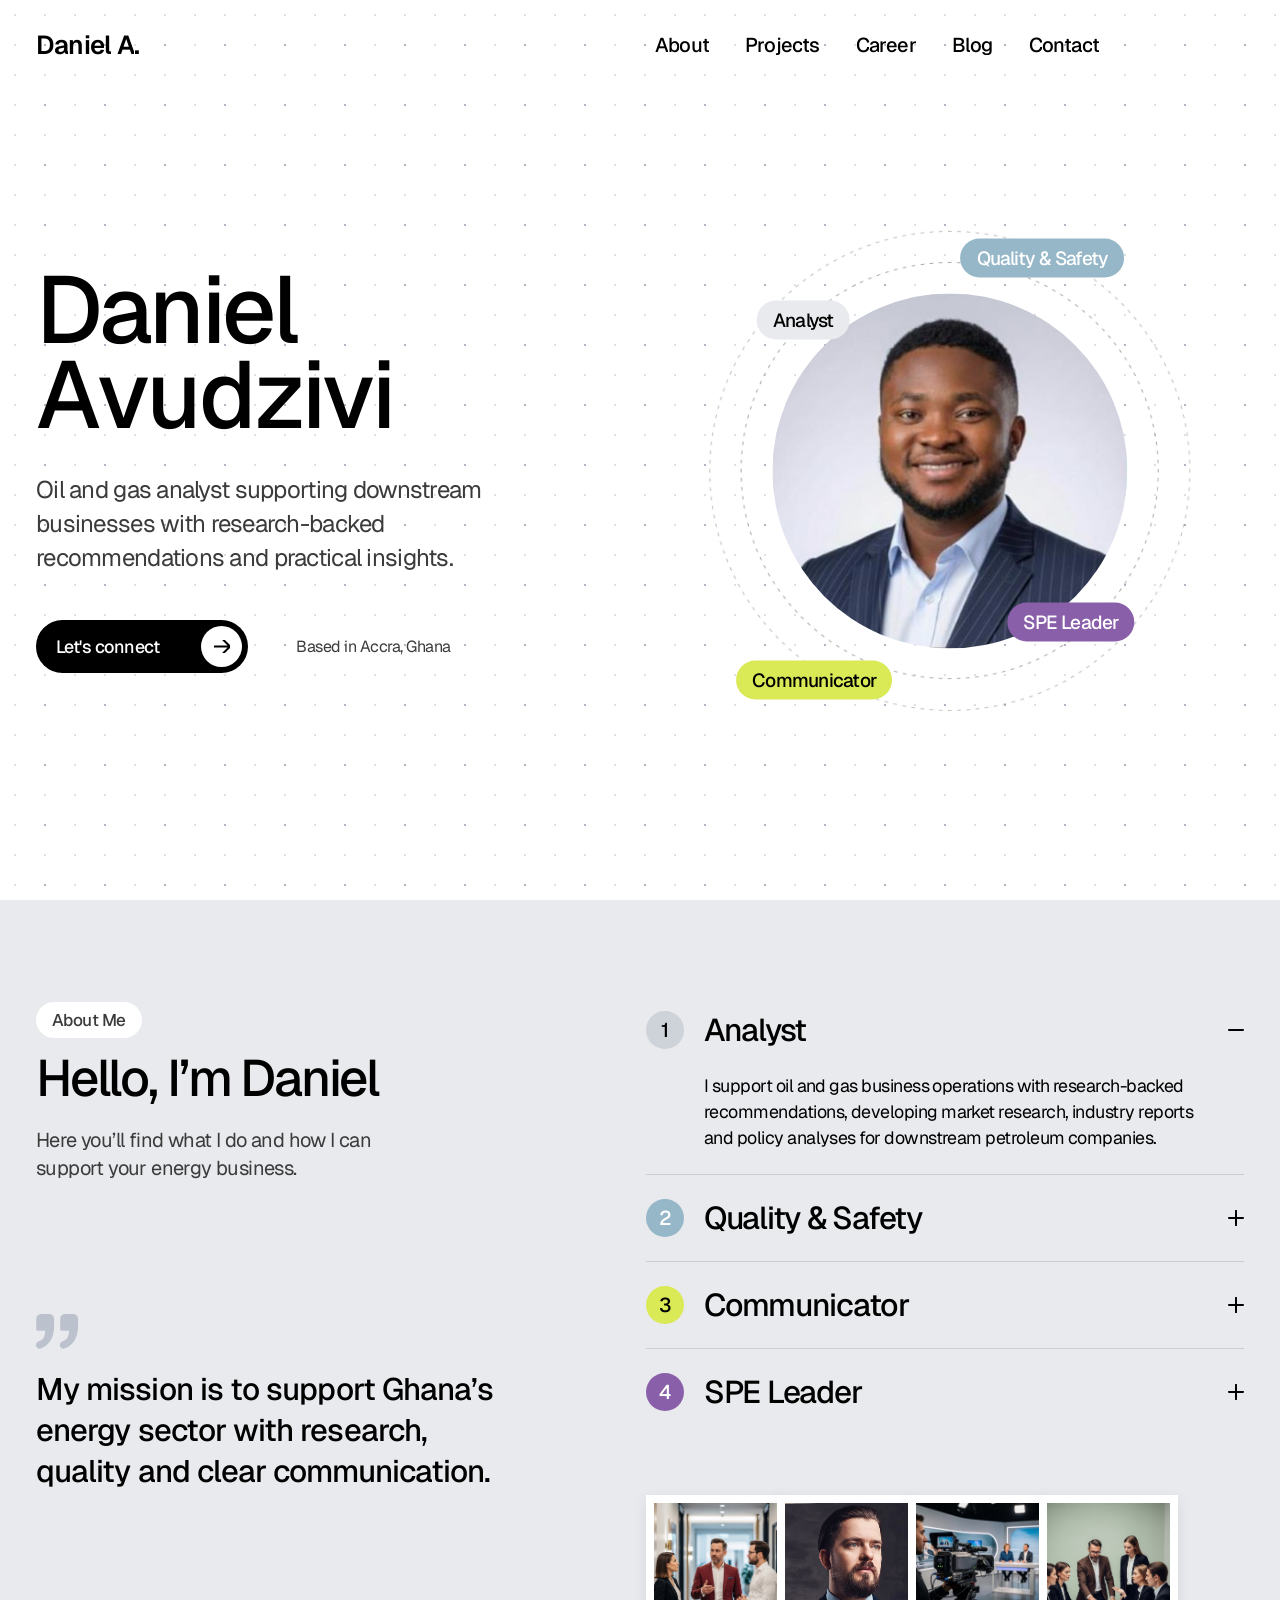
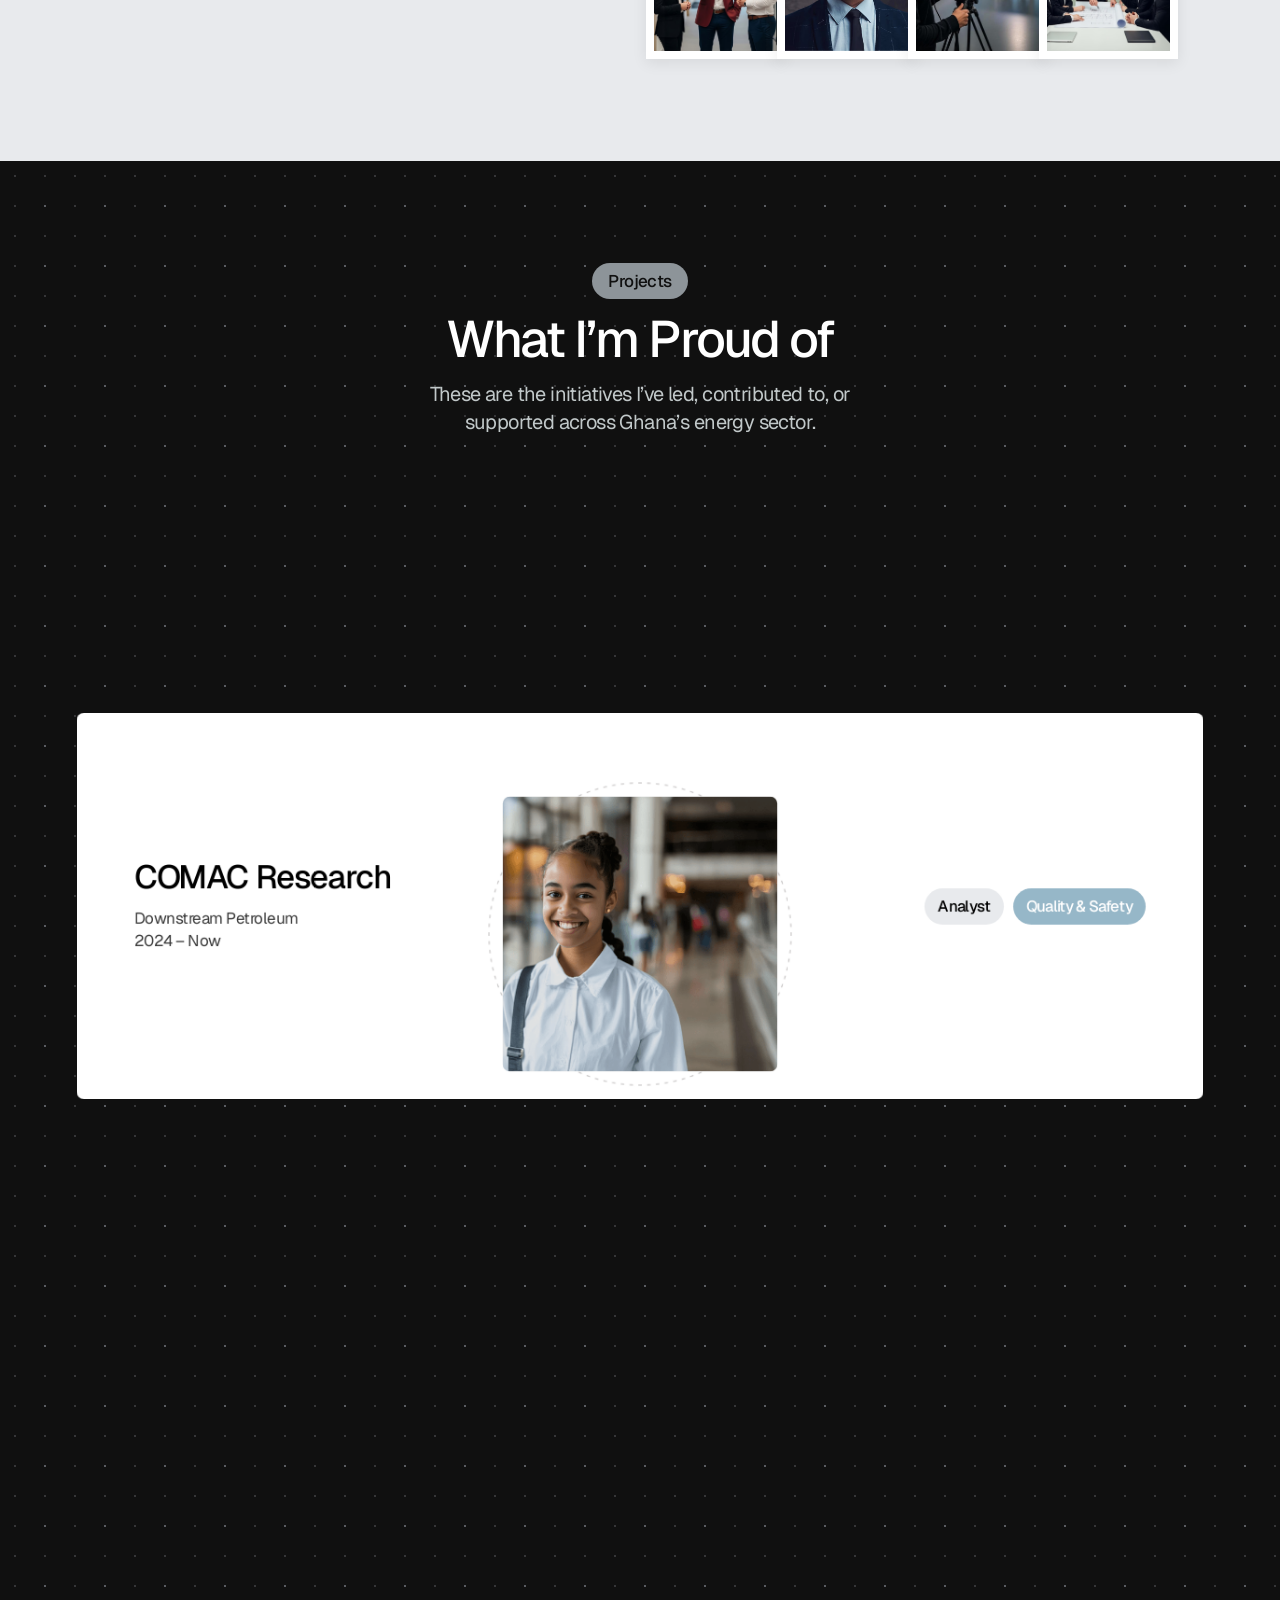
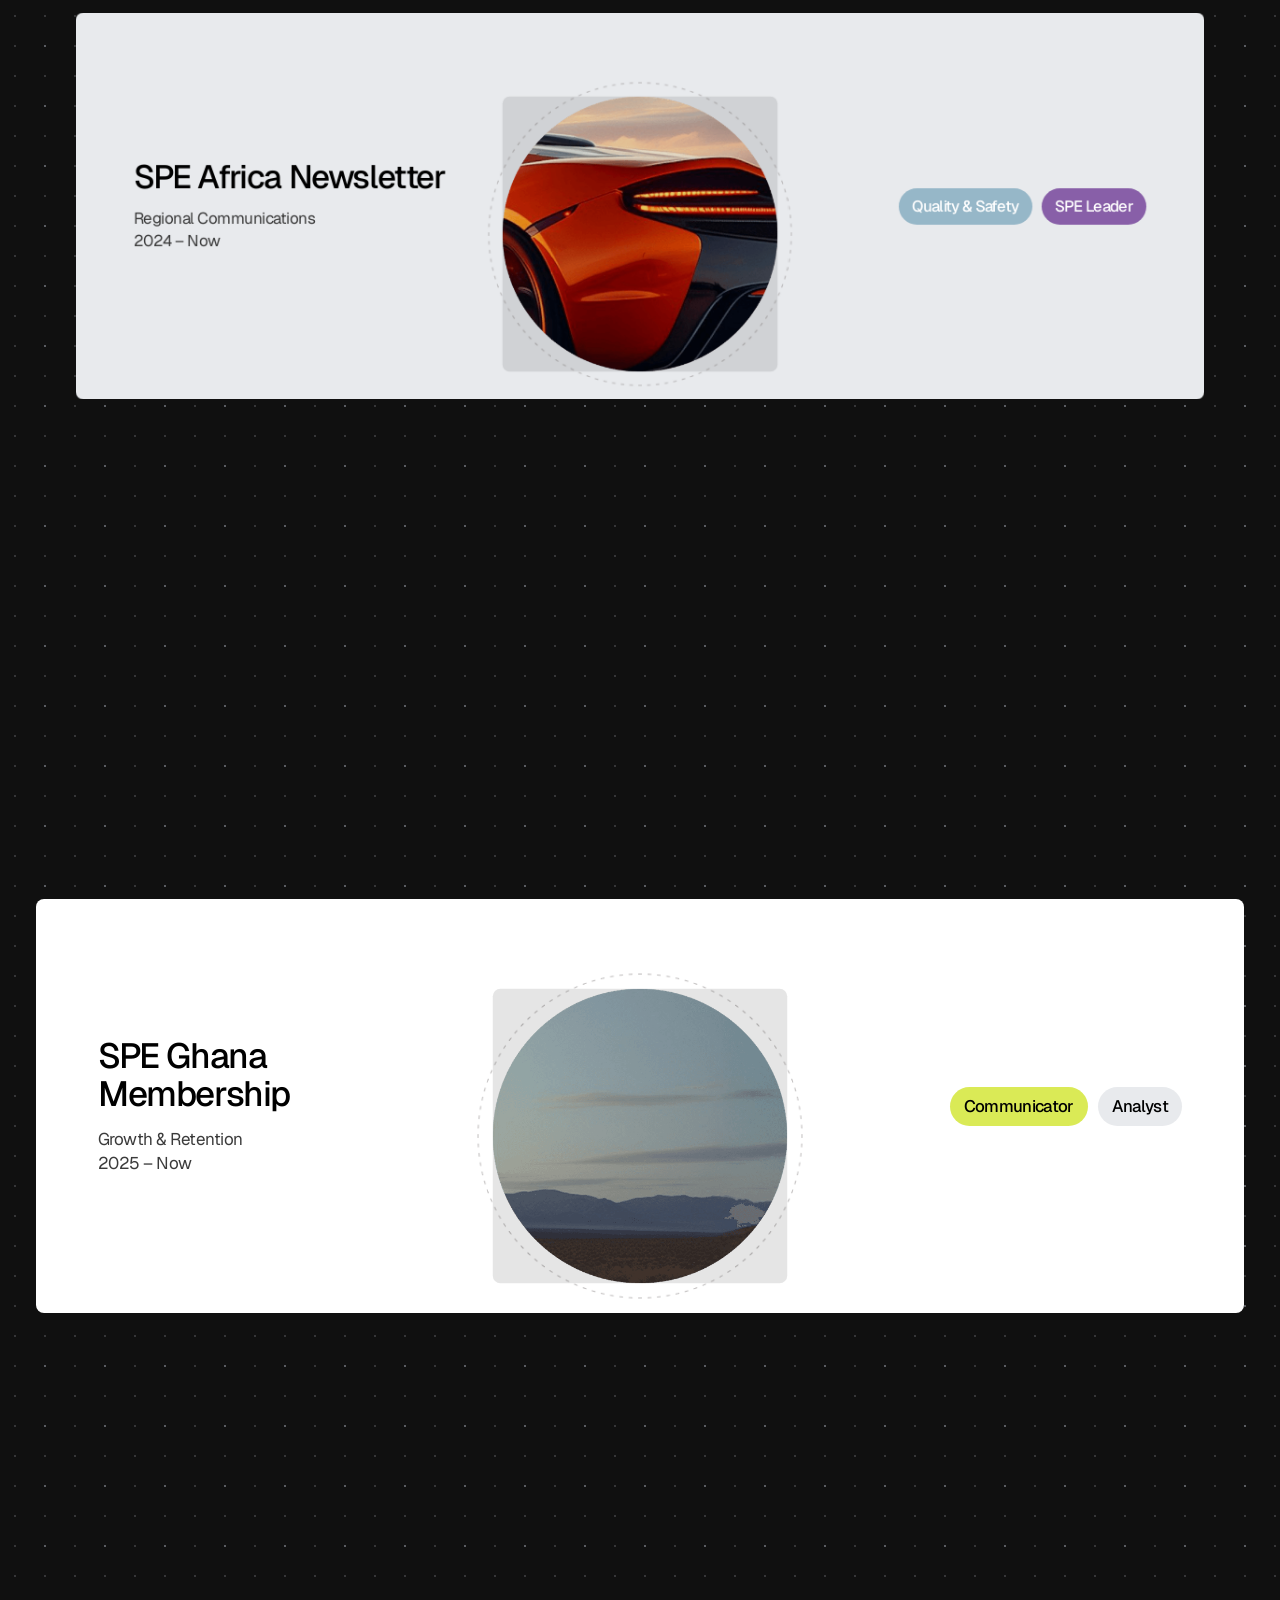
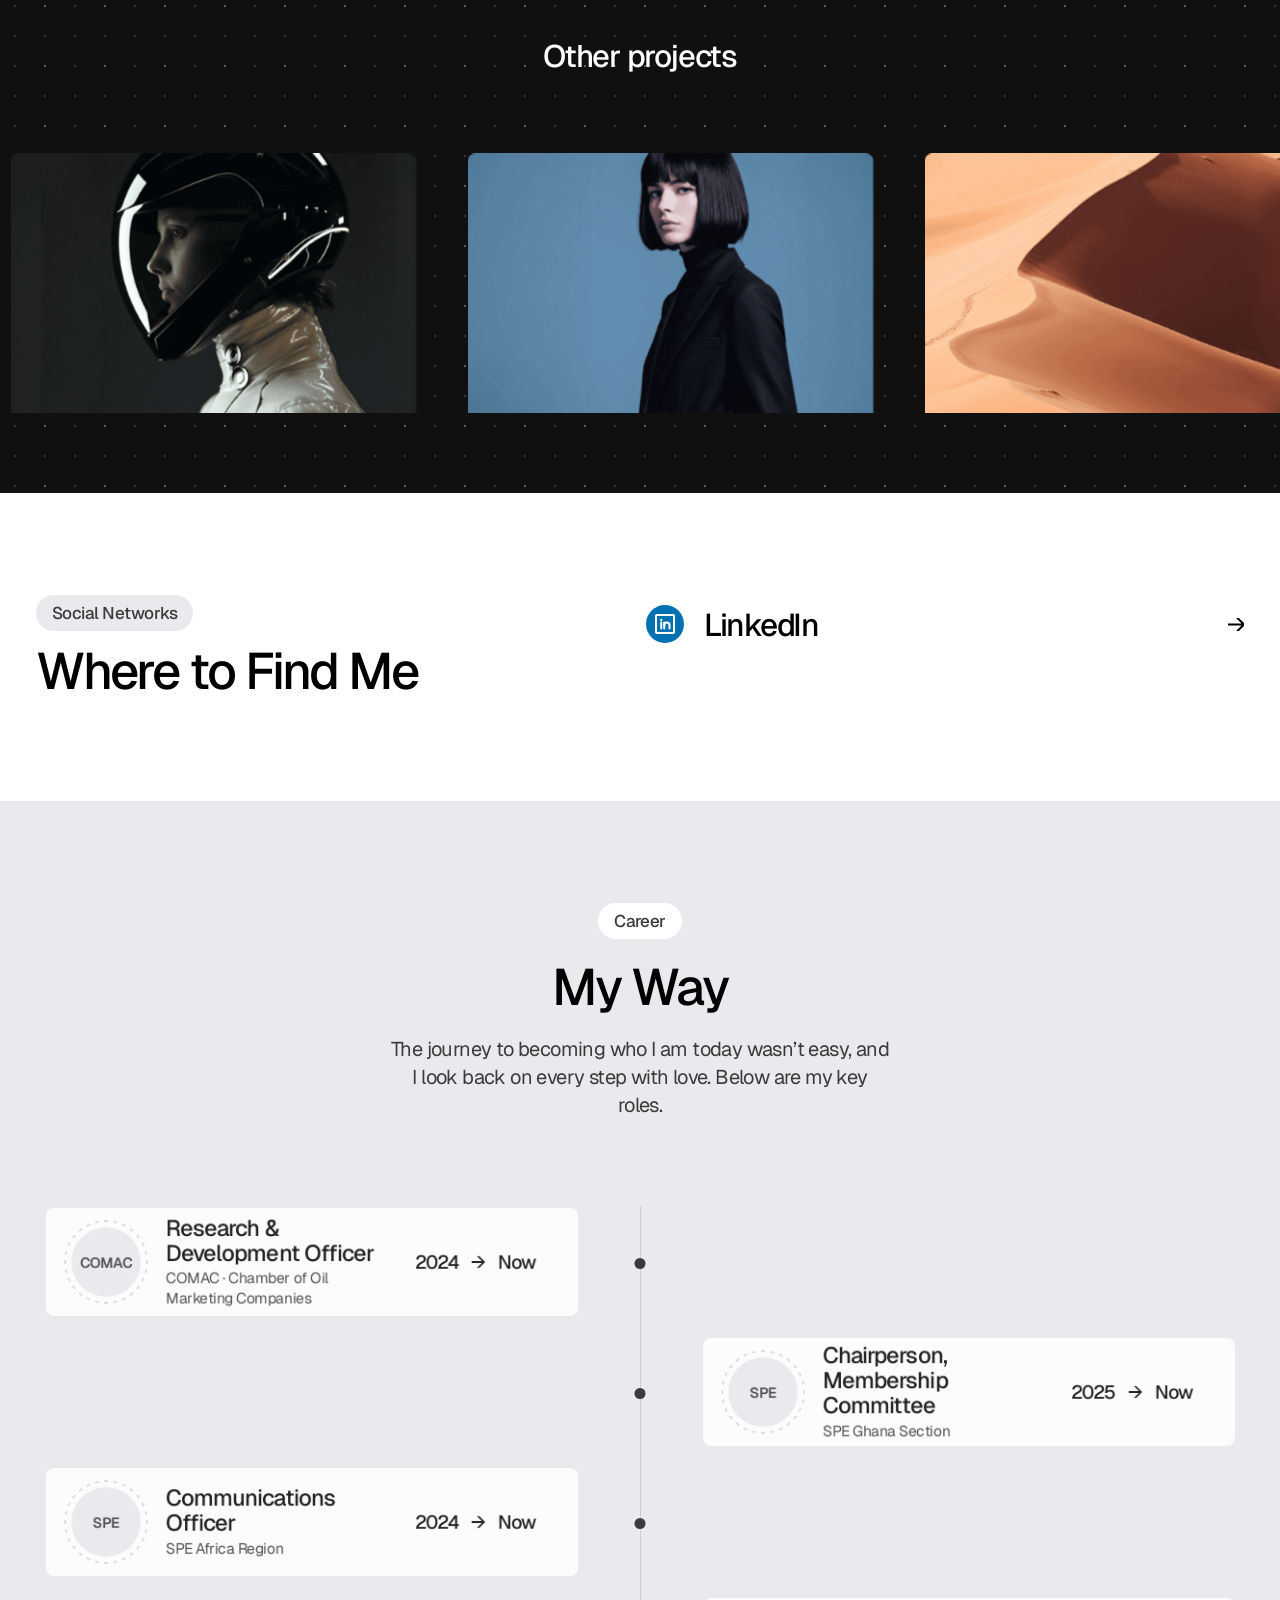
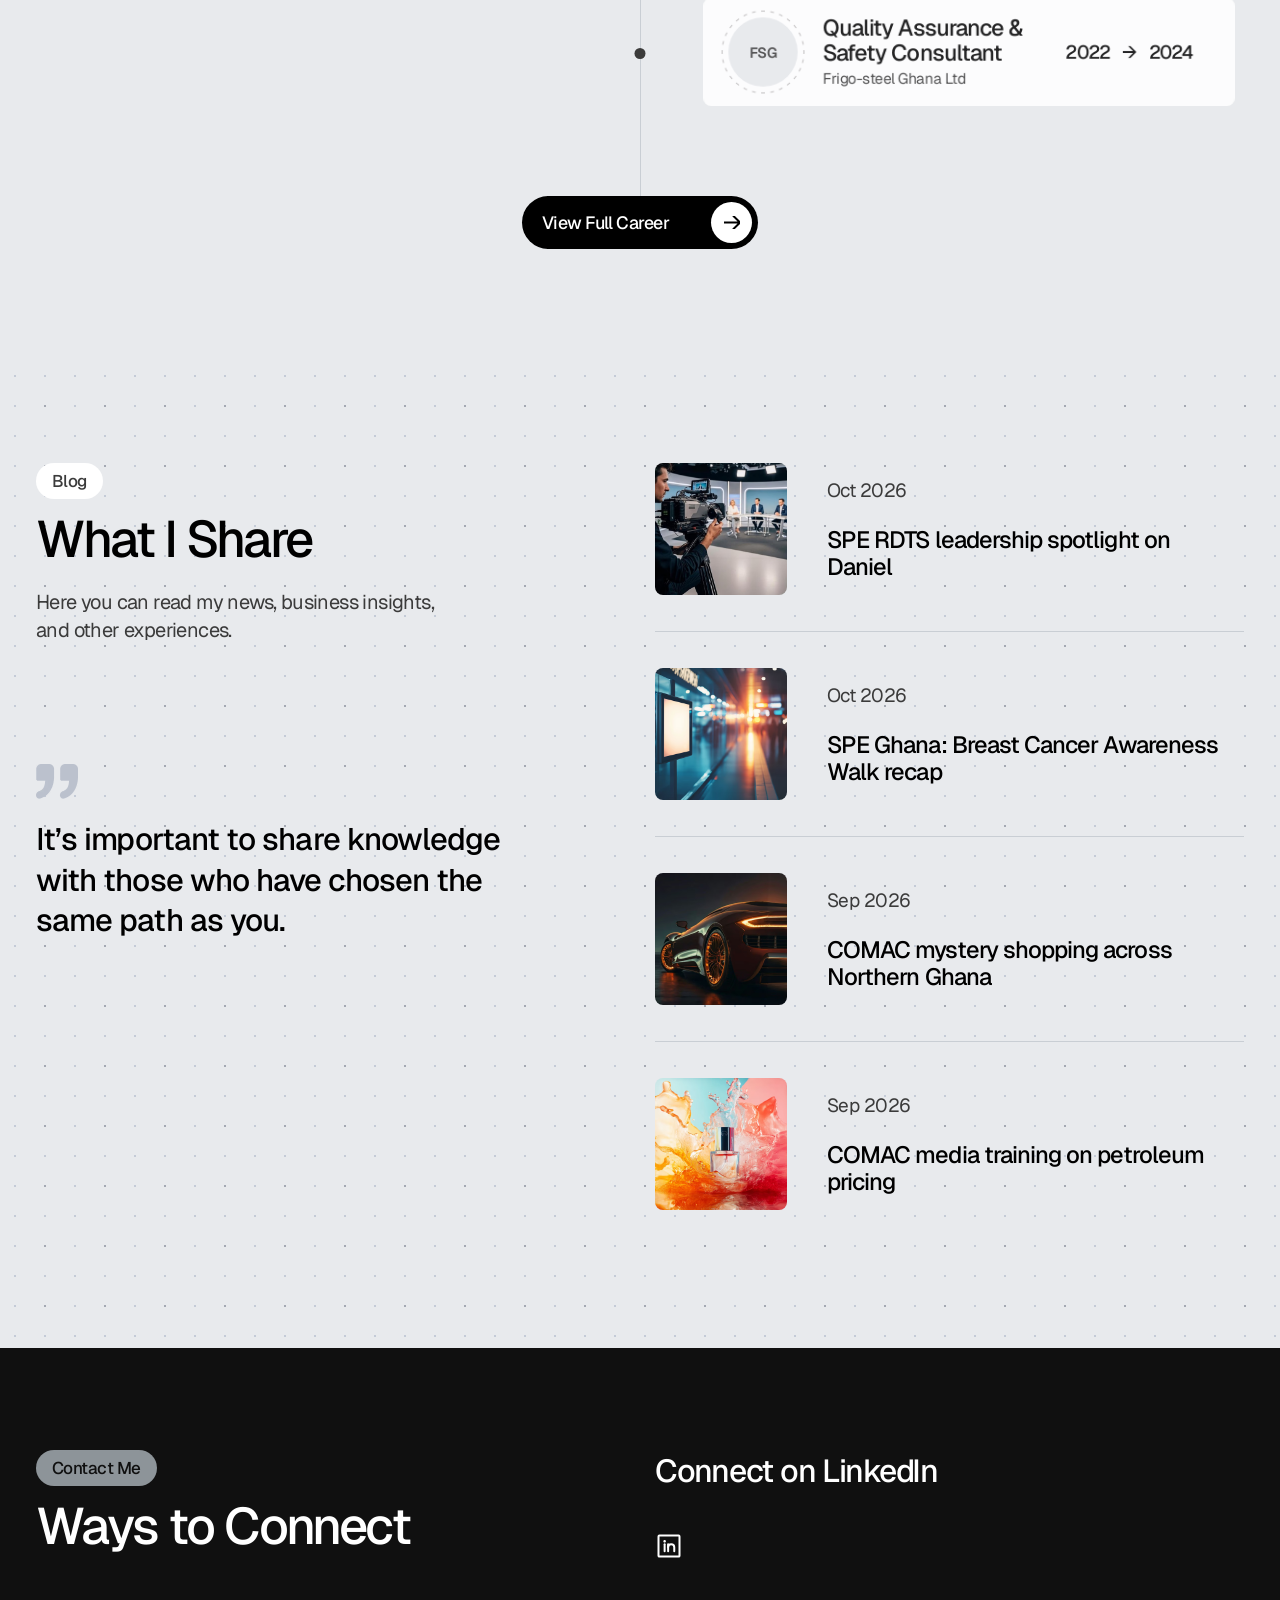
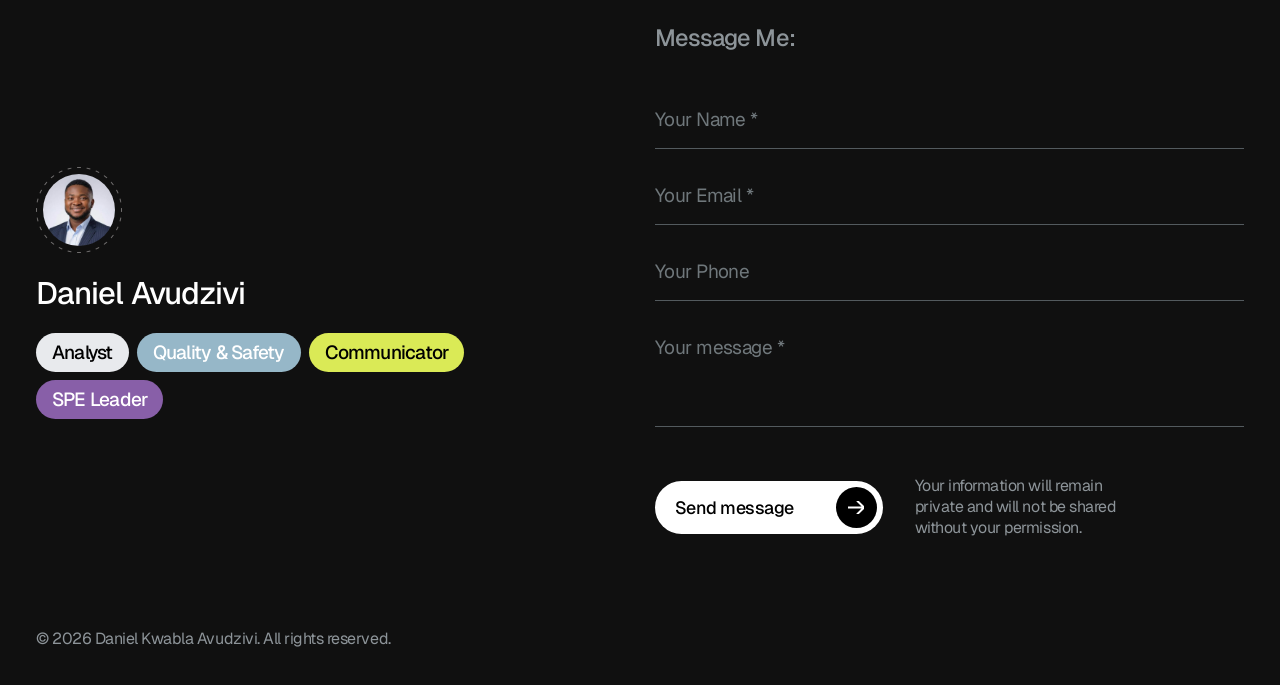
==== index.html @ d6a5f0f8 "Personal brand site for Daniel Kwabla Avudzivi Static HTML/CSS/JS site built to match the Prolens te" ====
<!doctype html>
<html lang="en">
<head>
  <meta charset="utf-8">
  <meta name="viewport" content="width=device-width, initial-scale=1">
  <title>Daniel Kwabla Avudzivi | Oil &amp; Gas Analyst, Accra</title>
  <meta name="description" content="Daniel Kwabla Avudzivi is an oil and gas analyst in Accra, Ghana: downstream research, quality and safety, and energy communications. Chairperson of the SPE Ghana Membership Committee.">
  <link rel="preconnect" href="https://fonts.googleapis.com">
  <link rel="preconnect" href="https://fonts.gstatic.com" crossorigin>
  <link href="https://fonts.googleapis.com/css2?family=Geist:wght@400;500;600&display=swap" rel="stylesheet">
  <script>document.documentElement.classList.add("js")</script>
  <link rel="stylesheet" href="styles.css">
</head>
<body>

<!-- NOTE: all copy below is sample text from the template. Replace it with Daniel's real details. -->

<header class="header">
  <div class="header__inner">
    <a class="logo" href="#top" data-roll>Daniel A.</a>
    <nav class="nav" aria-label="Primary">
      <a href="#about" data-roll>About</a>
      <a href="#projects" data-roll>Projects</a>
      <a href="#career" data-roll>Career</a>
      <a href="#blog" data-roll>Blog</a>
      <a href="#contact" data-roll>Contact</a>
    </nav>
  </div>
</header>

<main id="top">

  <!-- HERO -->
  <section class="hero">
    <div class="wrap hero__grid">
      <div class="hero__text">
        <h1 class="hero__title" data-split="chars">Daniel<br>Avudzivi</h1>
        <p class="hero__lead" data-split="words">Oil and gas analyst supporting downstream businesses with research-backed recommendations and practical insights.</p>
        <div class="hero__actions" data-appear="0.3">
          <a class="btn btn--dark" href="#contact"><span>Let's connect</span><i class="btn__icon"><img src="assets/arrow.svg" alt=""><img src="assets/arrow.svg" alt=""></i></a>
          <div class="trust">
            <p>Based in Accra, Ghana</p>
          </div>
        </div>
      </div>

      <div class="hero__visual" data-appear="0">
        <img class="ring ring--a" src="assets/hero-ring-1.png" alt="">
        <img class="ring ring--b" src="assets/hero-ring-2.png" alt="">
        <img class="hero__portrait" src="assets/daniel.jpg" alt="Portrait of Daniel Kwabla Avudzivi">
        <div class="hero__chipbox hero__chipbox--1"><span class="chip chip--grey hero__chip" data-fx="chip" style="--tx:-20px;--ty:-20px">Analyst</span></div>
        <div class="hero__chipbox hero__chipbox--2"><span class="chip chip--blue hero__chip" data-fx="chip" style="--tx:30px;--ty:-30px">Quality &amp; Safety</span></div>
        <div class="hero__chipbox hero__chipbox--3"><span class="chip chip--purple hero__chip" data-fx="chip" style="--tx:20px;--ty:20px">SPE Leader</span></div>
        <div class="hero__chipbox hero__chipbox--4"><span class="chip chip--lime hero__chip" data-fx="chip" style="--tx:-40px;--ty:40px">Communicator</span></div>
      </div>
    </div>
  </section>

  <!-- ABOUT -->
  <section class="about" id="about">
    <div class="wrap about__grid">
      <div class="about__left">
        <span class="pill pill--white">About Me</span>
        <h2 class="h2" data-split="words">Hello, I’m Daniel</h2>
        <p class="lead lead--sm" data-split="words">Here you’ll find what I do and how I can support your energy business.</p>

        <figure class="mission">
          <img src="assets/quote.png" alt="" width="42" height="35">
          <blockquote data-split="words">My mission is to support Ghana’s energy sector with research, quality and clear communication.</blockquote>
        </figure>
      </div>

      <div class="about__right">
        <ul class="accordion">
          <li class="acc is-open">
            <button class="acc__head" aria-expanded="true">
              <span class="acc__num" style="--bg:#ced3d9;--fg:#000">1</span>
              <span class="acc__title">Analyst</span>
              <span class="acc__icon"><img src="assets/line-h.svg" alt=""><img src="assets/line-v.svg" alt=""></span>
            </button>
            <div class="acc__body"><p>I support oil and gas business operations with research-backed recommendations, developing market research, industry reports and policy analyses for downstream petroleum companies.</p></div>
          </li>
          <li class="acc">
            <button class="acc__head" aria-expanded="false">
              <span class="acc__num" style="--bg:#96b7c8;--fg:#fff">2</span>
              <span class="acc__title">Quality &amp; Safety</span>
              <span class="acc__icon"><img src="assets/line-h.svg" alt=""><img src="assets/line-v.svg" alt=""></span>
            </button>
            <div class="acc__body"><p>I help service companies satisfy their clients by putting quality management systems in place and reducing operational downtime, with skills in process safety and accident investigation.</p></div>
          </li>
          <li class="acc">
            <button class="acc__head" aria-expanded="false">
              <span class="acc__num" style="--bg:#daea56;--fg:#000">3</span>
              <span class="acc__title">Communicator</span>
              <span class="acc__icon"><img src="assets/line-h.svg" alt=""><img src="assets/line-v.svg" alt=""></span>
            </button>
            <div class="acc__body"><p>I help industry professionals strengthen their media presence through articles and social media, and serve as Communications Officer for SPE Africa Region.</p></div>
          </li>
          <li class="acc">
            <button class="acc__head" aria-expanded="false">
              <span class="acc__num" style="--bg:#885fa8;--fg:#fff">4</span>
              <span class="acc__title">SPE Leader</span>
              <span class="acc__icon"><img src="assets/line-h.svg" alt=""><img src="assets/line-v.svg" alt=""></span>
            </button>
            <div class="acc__body"><p>I chair the Membership Committee of SPE Ghana Section, leading growth, engagement and retention for Ghana’s energy professionals.</p></div>
          </li>
        </ul>

        <div class="polaroids" aria-hidden="true">
          <img src="assets/polaroid-1.png" alt="" data-fx="polaroid" style="--base:-3deg;--tx:-20px;--ty:-10px;--tr:4deg">
          <img src="assets/polaroid-2.png" alt="" data-fx="polaroid" style="--base:3deg;--tx:-25px;--ty:-20px;--tr:3deg">
          <img src="assets/polaroid-3.png" alt="" data-fx="polaroid" style="--base:-9deg;--tx:-20px;--ty:-20px;--tr:-7deg">
          <img src="assets/polaroid-4.png" alt="" data-fx="polaroid" style="--base:7deg;--tx:-30px;--ty:-10px;--tr:4deg">
        </div>
      </div>
    </div>
  </section>

  <!-- PROJECTS -->
  <section class="projects" id="projects">
    <div class="wrap">
      <div class="section-head section-head--center">
        <span class="pill pill--grey">Projects</span>
        <h2 class="h2 on-dark" data-split="words">What I’m Proud of</h2>
        <p class="lead lead--sm on-dark-muted" data-split="words">These are the initiatives I’ve led, contributed to, or supported across Ghana’s energy sector.</p>
      </div>

      <div class="project-stack">
      <div class="project-sticky" style="--z:1">
      <article class="project project--light">
        <div class="project__info">
          <h3>COMAC Research</h3>
          <p>Downstream Petroleum<br>2024 – Now</p>
        </div>
        <div class="project__media" data-fx="media">
          <img class="project__ring" src="assets/proj-ring.png" alt="">
          <span class="project__photo"><img class="project__img" data-zoom src="assets/proj1-photo.png" alt="COMAC Research"><span class="project__shade"></span></span>
        </div>
        <div class="project__tags"><span class="chip chip--grey chip--sm">Analyst</span><span class="chip chip--blue chip--sm">Quality &amp; Safety</span></div>
      </article>
      </div>
      <div class="project-sticky" style="--z:2">
      <article class="project project--grey">
        <div class="project__info">
          <h3>SPE Africa Newsletter</h3>
          <p>Regional Communications<br>2024 – Now</p>
        </div>
        <div class="project__media" data-fx="media">
          <img class="project__ring" src="assets/proj-ring.png" alt="">
          <span class="project__photo"><img class="project__img" data-zoom src="assets/proj2-photo.png" alt="SPE Africa Newsletter"><span class="project__shade"></span></span>
        </div>
        <div class="project__tags"><span class="chip chip--blue chip--sm">Quality &amp; Safety</span><span class="chip chip--purple chip--sm">SPE Leader</span></div>
      </article>
      </div>
      <div class="project-sticky" style="--z:3">
      <article class="project project--light">
        <div class="project__info">
          <h3>SPE Ghana Membership</h3>
          <p>Growth &amp; Retention<br>2025 – Now</p>
        </div>
        <div class="project__media" data-fx="media">
          <img class="project__ring" src="assets/proj-ring.png" alt="">
          <span class="project__photo"><img class="project__img" data-zoom src="assets/proj3-photo.png" alt="SPE Ghana Membership"><span class="project__shade"></span></span>
        </div>
        <div class="project__tags"><span class="chip chip--lime chip--sm">Communicator</span><span class="chip chip--grey chip--sm">Analyst</span></div>
      </article>
      </div>
      </div>

      <h3 class="other-projects" data-split="words">Other projects</h3>
    </div>
    <div class="marquee marquee--photos" aria-hidden="true" data-gap="30" data-hover="1">
      <div class="marquee__track">
        <div class="tile" data-fx="media"><img class="tile__img" src="assets/strip-1.png" alt=""></div><div class="tile" data-fx="media"><img class="tile__img" src="assets/strip-2.png" alt=""></div><div class="tile" data-fx="media"><img class="tile__img" src="assets/strip-3.png" alt=""></div><div class="tile" data-fx="media"><img class="tile__img" src="assets/strip-4.png" alt=""></div>
      </div>
    </div>
  </section>

  <!-- FIND ME -->
  <section class="findme">
    <div class="wrap findme__grid">
      <div>
        <span class="pill pill--grey-light">Social Networks</span>
        <h2 class="h2" data-split="words">Where to Find Me</h2>
      </div>
      <ul class="social-list">
        <li><a href="https://www.linkedin.com/in/daniel-kwabla-avudzivi/" target="_blank" rel="noopener"><span class="social-list__icon" style="background:#0072b1"><img src="assets/icon-linkedin.svg" alt=""></span><span class="social-list__name">LinkedIn</span><img class="social-list__arrow" src="assets/arrow.svg" alt=""></a></li>
        </ul>
    </div>
  </section>

  <!-- CAREER -->
  <section class="career" id="career">
    <div class="wrap">
      <div class="section-head section-head--center">
        <span class="pill pill--white">Career</span>
        <h2 class="h2" data-split="words">My Way</h2>
        <p class="lead lead--sm center" data-split="words">The journey to becoming who I am today wasn’t easy, and I look back on every step with love. Below are my key roles.</p>
      </div>

      <div class="timeline">
        <div class="tl tl--left"><div class="tl__card"><span class="tl__logo"><img class="tl__ring" src="assets/ring-dotted.png" alt=""><span class="tl__badge"><b>COMAC</b></span></span><div class="tl__text"><h4>Research &amp; Development Officer</h4><p>COMAC · Chamber of Oil Marketing Companies</p></div><span class="tl__date">2024   →   Now</span></div></div>
        <div class="tl tl--right"><div class="tl__card"><span class="tl__logo"><img class="tl__ring" src="assets/ring-dotted.png" alt=""><span class="tl__badge"><b>SPE</b></span></span><div class="tl__text"><h4>Chairperson, Membership Committee</h4><p>SPE Ghana Section</p></div><span class="tl__date">2025   →   Now</span></div></div>
        <div class="tl tl--left"><div class="tl__card"><span class="tl__logo"><img class="tl__ring" src="assets/ring-dotted.png" alt=""><span class="tl__badge"><b>SPE</b></span></span><div class="tl__text"><h4>Communications Officer</h4><p>SPE Africa Region</p></div><span class="tl__date">2024   →   Now</span></div></div>
        <div class="tl tl--right"><div class="tl__card"><span class="tl__logo"><img class="tl__ring" src="assets/ring-dotted.png" alt=""><span class="tl__badge"><b>FSG</b></span></span><div class="tl__text"><h4>Quality Assurance &amp; Safety Consultant</h4><p>Frigo-steel Ghana Ltd</p></div><span class="tl__date">2022   →   2024</span></div></div>
      <div class="career__cta">
        <span class="career__line"></span>
        <a class="btn btn--dark" href="https://www.linkedin.com/in/daniel-kwabla-avudzivi/" target="_blank" rel="noopener"><span>View Full Career</span><i class="btn__icon"><img src="assets/arrow.svg" alt=""><img src="assets/arrow.svg" alt=""></i></a>
      </div>
      </div>
    </div>
  </section>

  <!-- Testimonials section removed for now: add it back when Daniel has real quotes to show. -->

  <!-- BLOG -->
  <section class="blog" id="blog">
    <div class="wrap blog__grid">
      <div class="blog__left">
        <span class="pill pill--white">Blog</span>
        <h2 class="h2" data-split="words">What I Share</h2>
        <p class="lead lead--sm" data-split="words">Here you can read my news, business insights, and other experiences.</p>
        <figure class="mission mission--blog">
          <img src="assets/quote.png" alt="" width="42" height="35">
          <blockquote data-split="words">It’s important to share knowledge with those who have chosen the same path as you.</blockquote>
        </figure>
      </div>
      <ul class="posts" data-zoom-group>
        <li><a href="https://www.linkedin.com/in/daniel-kwabla-avudzivi/recent-activity/all/" target="_blank" rel="noopener"><img src="assets/blog-1.png" alt=""><span><time data-split="words">Oct 2026</time><b data-split="words">SPE RDTS leadership spotlight on Daniel</b></span></a></li>
        <li><a href="https://www.linkedin.com/in/daniel-kwabla-avudzivi/recent-activity/all/" target="_blank" rel="noopener"><img src="assets/blog-2.png" alt=""><span><time data-split="words">Oct 2026</time><b data-split="words">SPE Ghana: Breast Cancer Awareness Walk recap</b></span></a></li>
        <li><a href="https://www.linkedin.com/in/daniel-kwabla-avudzivi/recent-activity/all/" target="_blank" rel="noopener"><img src="assets/blog-3.png" alt=""><span><time data-split="words">Sep 2026</time><b data-split="words">COMAC mystery shopping across Northern Ghana</b></span></a></li>
        <li><a href="https://www.linkedin.com/in/daniel-kwabla-avudzivi/recent-activity/all/" target="_blank" rel="noopener"><img src="assets/blog-4.png" alt=""><span><time data-split="words">Sep 2026</time><b data-split="words">COMAC media training on petroleum pricing</b></span></a></li>
      </ul>
    </div>
  </section>

</main>

<!-- CONTACT / FOOTER -->
<footer class="footer" id="contact">
  <div class="wrap footer__grid">
    <div class="footer__left">
      <span class="pill pill--grey">Contact Me</span>
      <h2 class="h2 on-dark" data-split="words">Ways to Connect</h2>
      <div class="footer__me">
        <span class="avatar-ring"><img class="avatar-ring__ring" src="assets/ring-dotted.png" alt=""><img class="avatar-ring__img" src="assets/daniel.jpg" alt="Daniel" width="72" height="72"></span>
        <p data-split="words">Daniel Avudzivi</p>
        <div class="footer__chips">
          <span class="chip chip--grey">Analyst</span>
          <span class="chip chip--blue">Quality &amp; Safety</span>
          <span class="chip chip--lime">Communicator</span>
          <span class="chip chip--purple">SPE Leader</span>
        </div>
      </div>
    </div>

    <div class="footer__right">
      <a class="footer__mail" href="https://www.linkedin.com/in/daniel-kwabla-avudzivi/" target="_blank" rel="noopener">Connect on LinkedIn</a>
      <div class="footer__social">
        <a href="https://www.linkedin.com/in/daniel-kwabla-avudzivi/" target="_blank" rel="noopener" aria-label="LinkedIn"><img src="assets/social-1.svg" alt="" width="28" height="28"></a>
        </div>

      <form class="form" id="contact-form">
        <h3 data-split="words">Message Me:</h3>
        <label><span class="sr">Name</span><input name="name" type="text" placeholder="Your Name *" required></label>
        <label><span class="sr">Email</span><input name="email" type="email" placeholder="Your Email *" required></label>
        <label><span class="sr">Phone</span><input name="phone" type="tel" placeholder="Your Phone"></label>
        <label><span class="sr">Message</span><textarea name="message" rows="3" placeholder="Your message *" required></textarea></label>
        <div class="form__actions">
          <button class="btn btn--light" type="submit"><span>Send message</span><i class="btn__icon btn__icon--dark"><img src="assets/arrow-dark.svg" alt=""><img src="assets/arrow-dark.svg" alt=""></i></button>
          <p>Your information will remain private and will not be shared without your permission.</p>
        </div>
      </form>
    </div>
  </div>
  <div class="wrap footer__bottom">
    <p>© <span id="year">2025</span> Daniel Kwabla Avudzivi. All rights reserved.</p>
  </div>
</footer>

<script src="script.js"></script>
</body>
</html>
---- styles.css ----
:root {
  --bg: #fff;
  --grey: #e8eaed;
  --grey-line: #c9ced4;
  --ink: #000;
  --ink-soft: #3b3b3b;
  --dark: #101010;
  --muted: #8d9499;
  --blue: #96b7c8;
  --lime: #daea56;
  --purple: #885fa8;
  --gutter: 36px;
  --max: 1441px;
  --radius: 8px;
  --font: "Geist", system-ui, -apple-system, "Segoe UI", sans-serif;
}

*, *::before, *::after { box-sizing: border-box; }
html { scroll-behavior: smooth; scroll-padding-top: 90px; }
body {
  margin: 0;
  font-family: var(--font);
  color: var(--ink);
  background: var(--bg);
  -webkit-font-smoothing: antialiased;
  overflow-x: hidden;
}
img { display: block; max-width: 100%; }
a { color: inherit; text-decoration: none; }
h1, h2, h3, h4, p, figure, blockquote, ul, ol { margin: 0; padding: 0; }
ul, ol { list-style: none; }
button { font: inherit; color: inherit; background: none; border: 0; cursor: pointer; padding: 0; text-align: left; }
.sr { position: absolute; width: 1px; height: 1px; overflow: hidden; clip: rect(0 0 0 0); white-space: nowrap; }

.wrap { width: 100%; max-width: calc(var(--max) + var(--gutter) * 2); margin: 0 auto; padding: 0 var(--gutter); }

/* ---------- type ---------- */
.h2 { font-weight: 500; font-size: clamp(40px, 4vw, 58px); line-height: 1.1; letter-spacing: -0.04em; }
.lead { font-weight: 400; color: var(--ink-soft); letter-spacing: -0.03em; }
.lead--sm { font-size: 20px; line-height: 1.4; max-width: 400px; }
.center { text-align: center; margin-inline: auto; max-width: 500px; }
.on-dark { color: #fff; }
.on-dark-muted { color: #c1c8c9; text-align: center; margin-inline: auto; max-width: 500px; }

.pill { display: inline-block; padding: 8px 16px; border-radius: 20px; font-weight: 500; font-size: 17px; line-height: 20px; letter-spacing: -0.03em; color: var(--ink-soft); }
.pill--white { background: #fff; }
.pill--grey-light { background: var(--grey); }
.pill--grey { background: var(--muted); color: var(--dark); }

.chip { display: inline-block; padding: 8px 16px; border-radius: 20px; font-weight: 500; font-size: 19px; line-height: 23px; letter-spacing: -0.04em; white-space: nowrap; }
.chip--sm { font-size: 16.7px; padding: 8px 14px; }
.chip--grey { background: var(--grey); color: #000; }
.chip--blue { background: var(--blue); color: #fff; }
.chip--lime { background: var(--lime); color: #000; }
.chip--purple { background: var(--purple); color: #fff; }

.section-head { display: flex; flex-direction: column; gap: 12px; align-items: flex-start; }
.section-head--center { align-items: center; text-align: center; }

/* ---------- buttons ---------- */
.btn { display: inline-flex; align-items: center; gap: 42px; padding: 6px 6px 6px 20px; min-height: 53px; border-radius: 30px; font-weight: 500; font-size: 17.8px; letter-spacing: -0.03em; transition: transform .2s; }
.btn:hover { transform: translateY(-2px); }
.btn--dark { background: #000; color: #fff; }
.btn--light { background: #fff; color: #000; }
.btn__icon { position: relative; display: block; width: 41px; height: 41px; border-radius: 50%; overflow: hidden; background: #fff; flex: none; }
.btn__icon--dark { background: #000; }
.btn__icon img { position: absolute; top: 14px; width: 16px; height: 13px; transition: transform .3s ease; }
.btn__icon img:first-child { left: -21px; }
.btn__icon img:last-child { left: 12.5px; }
.btn:hover .btn__icon img { transform: translateX(33px); }

/* ---------- header ---------- */
.header { position: fixed; inset: 0 0 auto 0; z-index: 50; padding: 28px 0; pointer-events: none; }
.header__inner { max-width: calc(var(--max) + var(--gutter) * 2); margin: 0 auto; padding: 0 var(--gutter); display: flex; justify-content: space-between; align-items: center; }
.logo, .nav { pointer-events: auto; }
.logo { font-weight: 600; font-size: 26px; letter-spacing: -0.03em; }
.nav { display: flex; gap: 36px; font-weight: 500; font-size: 20px; letter-spacing: -0.04em; margin-right: 12%; }


/* ---------- hero ---------- */
.hero { background: #fff url(assets/bg-hero.png) 0 0 / 60px 60px; min-height: 100vh; display: flex; align-items: center; padding: 90px 0 50px; position: relative; overflow: hidden; }
.hero__grid { width: 100%; display: grid; grid-template-columns: 1fr 1fr; align-items: center; gap: 30px; }
.hero__title { font-weight: 500; font-size: clamp(64px, 7.4vw, 112px); line-height: 0.9; letter-spacing: -0.04em; margin-bottom: 36px; }
.hero__lead { font-size: 24px; line-height: 1.4; letter-spacing: -0.03em; color: var(--ink-soft); max-width: 500px; margin-bottom: 46px; }
.hero__actions { display: flex; flex-wrap: wrap; align-items: center; gap: 48px; }
.trust { display: flex; flex-direction: column; gap: 6px; font-size: 16px; letter-spacing: -0.03em; color: var(--ink-soft); }
.avatars { display: flex; margin-top: 34px; padding-left: 4px; }
.avatars img { width: 43px; height: 43px; border-radius: 50%; border: 2.4px solid #fff; object-fit: cover; margin-left: -12px; }
.avatars img:first-child { margin-left: 0; }

.hero__visual { position: relative; container-type: inline-size; aspect-ratio: 1 / 1; max-width: 640px; width: 100%; margin-left: auto; }
/* everything in the visual is centered on the portrait; sizes are the original's (386 / 455 / 523 on a 640 stage) */
.hero__portrait, .ring { position: absolute; left: 50%; top: 50%; translate: -50% -50%; max-width: none; border-radius: 50%; }
.hero__portrait { width: 60.31cqw; aspect-ratio: 1; object-fit: cover; }
.ring { border-radius: 0; animation: spin 72s linear infinite; }
@keyframes spin { from { transform: rotate(var(--a0, 0deg)); } to { transform: rotate(calc(var(--a0, 0deg) + 360deg)); } }
@keyframes spin-rev { from { transform: rotate(var(--a0, 0deg)); } to { transform: rotate(calc(var(--a0, 0deg) - 360deg)); } }
.ring--a { width: 71.09cqw; }
.ring--b { width: 81.72cqw; animation: spin-rev 86s linear infinite; }
.hero__chipbox { position: absolute; left: calc(50% + var(--cx) * 1cqw); top: calc(50% + var(--cy) * 1cqw); translate: -50% -50%; }
.hero__chipbox--1 { --cx: -24.84; --cy: -25.47; }
.hero__chipbox--2 { --cx: 15.78; --cy: -36.09; }
.hero__chipbox--3 { --cx: 20.63; --cy: 25.78; }
.hero__chipbox--4 { --cx: -22.97; --cy: 35.63; }

/* ---------- about ---------- */
.about { background: var(--grey); padding: 102px 0; }
.about__grid { display: grid; grid-template-columns: 1fr 1fr; gap: 12px; align-items: start; }
.about__left { display: flex; flex-direction: column; align-items: flex-start; gap: 20px; min-height: 100%; }
.about__left .h2 { margin-top: -8px; }
.signature { margin-top: 10px; transform: rotate(-5deg); }
.mission { margin-top: 112px; display: flex; flex-direction: column; gap: 20px; }
.mission blockquote { font-weight: 500; font-size: 31px; line-height: 1.32; letter-spacing: -0.03em; max-width: 480px; }

.accordion { padding-top: 9px; }
.acc { border-bottom: 1px solid var(--grey-line); padding-bottom: 24px; margin-bottom: 24px; }
.acc:last-child { border-bottom: 0; }
.acc__head { display: flex; align-items: center; gap: 20px; width: 100%; }
.acc__num { flex: none; width: 38px; height: 38px; border-radius: 50%; background: var(--bg); color: var(--fg); display: grid; place-items: center; font-weight: 500; font-size: 20px; letter-spacing: -0.04em; }
.acc__title { flex: 1; font-weight: 500; font-size: 31.5px; letter-spacing: -0.04em; line-height: 1.1; }
.acc__icon { position: relative; width: 16px; height: 16px; flex: none; }
.acc__icon img { position: absolute; transition: transform .25s, opacity .25s; }
.acc__icon img:first-child { left: 0; top: 7px; width: 16px; height: 2px; }
.acc__icon img:last-child { left: 7px; top: 0; width: 2px; height: 16px; }
.acc.is-open .acc__icon img:last-child { transform: rotate(90deg); opacity: 0; }
.acc__body { display: grid; grid-template-rows: 0fr; transition: grid-template-rows .3s ease; }
.acc__body > p { overflow: hidden; max-width: 500px; font-size: 17.8px; line-height: 1.45; letter-spacing: -0.03em; margin-left: 58px; }
.acc.is-open .acc__body { grid-template-rows: 1fr; }
.acc.is-open .acc__body > p { padding-top: 24px; }

.polaroids { display: flex; gap: 0; margin-top: 60px; }
.polaroids img { width: 139px; height: 164px; object-fit: cover; background: #fff; padding: 8px; margin-right: -8px; transform: rotate(var(--r)); box-shadow: 0 4px 14px rgba(0,0,0,.08); }

/* ---------- projects ---------- */
.projects { background: var(--dark) url(assets/bg-other.png) 0 0 / 60px 60px; padding: 102px 0 80px; overflow: clip; }
.projects .section-head { margin-bottom: 20px; }
.project-stack { position: relative; }
.project-sticky { position: sticky; top: 0; height: 100vh; display: flex; align-items: center; z-index: var(--z); }
.project { position: relative; width: 100%; display: grid; grid-template-columns: 1fr 310px 1fr; align-items: center; gap: 30px; min-height: 414px; padding: 0 62px; border-radius: var(--radius); transform-origin: center; will-change: transform; }
.project--light { background: #fff; }
.project--grey { background: var(--grey); }
.project__info h3 { font-weight: 500; font-size: 35px; line-height: 1.1; letter-spacing: -0.04em; margin-bottom: 14px; }
.project__info p { font-size: 17px; line-height: 1.4; color: var(--ink-soft); letter-spacing: -0.03em; }
.project__tags { display: flex; gap: 10px; justify-content: flex-end; flex-wrap: wrap; }
.project__media { position: relative; width: 310px; height: 310px; }
.project__ring { --a0: 0deg; position: absolute; width: 342px; max-width: none; left: -16px; top: -16px; animation: spin 72s linear infinite; }
.project__photo { position: relative; display: block; width: 310px; height: 310px; }
.project__img { display: block; width: 100%; height: 100%; border-radius: var(--radius); object-fit: cover; }
.project__shade { position: absolute; inset: 0; background: #000; opacity: .1; border-radius: var(--radius); pointer-events: none; }
.project__logo { position: absolute; left: 50%; top: 50%; width: 171px; height: 77px; translate: -50% -50%; max-width: none; }
.other-projects { color: #fff; text-align: center; font-weight: 500; font-size: 31px; letter-spacing: -0.04em; margin: 80px 0 40px; }

/* ---------- marquees ---------- */
.marquee { overflow: hidden; }
.marquee__track { display: flex; width: max-content; gap: var(--gap, 30px); }
.tile { position: relative; flex: none; width: 427px; height: 297px; border-radius: var(--radius); overflow: hidden; }
.tile__img { width: 100%; height: 100%; object-fit: cover; }
.tile__logo { position: absolute; left: 50%; top: 50%; width: 164px; height: 74px; translate: -50% -50%; max-width: none; }

/* ---------- find me ---------- */
.findme { background: #fff; padding: 102px 0; }
.findme__grid { display: grid; grid-template-columns: 1fr 1fr; gap: 12px; align-items: start; }
.findme__grid .pill { margin-bottom: 12px; }
.social-list { padding-top: 9px; }
.social-list li { border-bottom: 1px solid var(--grey-line); padding: 24px 0; }
.social-list li:first-child { padding-top: 0; }
.social-list li:last-child { border-bottom: 0; }
.social-list a { display: flex; align-items: center; gap: 20px; }
.social-list__icon { width: 38px; height: 38px; border-radius: 50%; display: grid; place-items: center; flex: none; }
.social-list__icon img { width: 24px; height: 24px; }
.social-list__name { flex: 1; font-weight: 500; font-size: 31.5px; letter-spacing: -0.04em; }
.social-list__arrow { width: 16px; height: 13px; transition: transform .25s; }
.social-list a:hover .social-list__arrow { transform: translateX(6px); }

/* ---------- career ---------- */
.career { background: var(--grey); padding: 102px 0 112px; }
.career .section-head { gap: 20px; }
.timeline { position: relative; margin-top: 87px; }
.tl { position: sticky; top: 0; height: 130px; background: var(--grey); z-index: var(--z); }
.tl::before { content: ""; position: absolute; left: 50%; top: 0; width: 1px; height: 130px; background: var(--grey-line); }
.tl::after { content: ""; position: absolute; left: 50%; top: 52px; width: 11px; height: 11px; border-radius: 50%; background: var(--ink-soft); transform: translateX(-50%); }
.tl__card { position: absolute; top: 0; width: calc(50% - 52.5px); height: 112px; background: #fff; border-radius: var(--radius); display: flex; align-items: center; gap: 26px; padding: 0 43px 0 26px; overflow: hidden; transform-origin: center;; will-change: transform, opacity; }
.tl--left .tl__card { left: 0; }
.tl--right .tl__card { right: 0; }
/* logo: 72px badge inside a 86px dotted ring (both centered), as in the original */
.tl__logo { position: relative; flex: none; width: 72px; height: 72px; }
.tl__ring { position: absolute; left: 50%; top: 50%; width: 86px; height: 86px; max-width: none; translate: -50% -50%; }
.tl__badge { position: absolute; inset: 0; border-radius: 50%; background: var(--grey); display: grid; place-items: center; overflow: hidden; }
.tl__badge img { width: 55px; height: 35px; object-fit: contain; }
.tl__badge b { font-weight: 600; font-size: 15px; letter-spacing: -0.03em; color: var(--ink-soft); }
.tl__text { flex: 1; min-width: 0; }
.tl__text h4 { font-weight: 500; font-size: 23.6px; letter-spacing: -0.04em; line-height: 1.1; }
.tl__text p { font-size: 15.6px; color: var(--ink-soft); letter-spacing: -0.03em; margin-top: 3px; }
.tl__date { font-weight: 500; font-size: 19.7px; letter-spacing: -0.04em; white-space: pre; }
/* "See all": last block inside the sticky container, not sticky itself */
.career__cta { position: relative; z-index: 5; display: flex; flex-direction: column; align-items: center; background: var(--grey); }
.career__line { width: 1px; height: 70px; background: var(--grey-line); }
.timeline .tl:first-child { background: none; }

/* ---------- testimonials ---------- */
.testimonials { padding: 102px 0; background: #fff; }
.testimonials .marquee { margin-top: 50px; }
.tcard { position: relative; flex: none; width: 427px; min-height: 300px; border-radius: 10px; padding: 28px 30px 30px; display: flex; flex-direction: column; gap: 16px; }
.tcard::after { content: ""; position: absolute; inset: 0; border: .8px solid #dadee3; border-radius: 10px; pointer-events: none; }
.tcard blockquote { font-size: 18px; line-height: 26.1px; letter-spacing: -0.54px; flex: 1; }
.tcard figcaption { display: flex; align-items: center; gap: 20px; }
.tcard figcaption b { display: block; font-weight: 500; font-size: 20px; line-height: 22px; letter-spacing: -0.8px; }
.tcard figcaption small { display: block; color: var(--ink-soft); font-size: 16px; line-height: 20.8px; letter-spacing: -0.48px; }
.avatar { width: 46px; height: 46px; border-radius: 40px; background: #fff; overflow: hidden; flex: none; }
.avatar img { width: 100%; height: 100%; object-fit: cover; }

/* ---------- blog ---------- */
.blog { padding: 102px 0; background: var(--grey) url(assets/blog-bg.png) 0 0 / 60px 60px; }
.blog__grid { display: grid; grid-template-columns: 1fr 1fr; gap: 30px; }
.blog__left { display: flex; flex-direction: column; align-items: flex-start; gap: 20px; }
.blog__left .h2 { margin-top: -8px; }
.mission--blog { margin-top: 100px; }
.posts { display: flex; flex-direction: column; }
.posts li { padding: 36px 0; border-bottom: 1px solid var(--grey-line); }
.posts li:first-child { padding-top: 0; }
.posts li:last-child { border-bottom: 0; }
.posts a { display: grid; grid-template-columns: 132px 1fr; gap: 40px; align-items: center; }
.posts img { width: 132px; height: 132px; object-fit: cover; border-radius: var(--radius); }
.posts time { display: block; font-size: 19px; color: var(--ink-soft); letter-spacing: -0.03em; margin-bottom: 24px; }
.posts b { display: block; font-weight: 500; font-size: 23.6px; line-height: 1.12; letter-spacing: -0.04em; max-width: 400px; transition: opacity .2s; }
.posts a:hover b { opacity: .6; }

/* ---------- footer ---------- */
.footer { background: var(--dark); color: #fff; padding: 102px 0 36px; }
.footer__grid { display: grid; grid-template-columns: 1fr 1fr; gap: 30px; }
.footer__left { display: flex; flex-direction: column; gap: 12px; align-items: flex-start; }
.footer__me { margin-top: 200px; display: flex; flex-direction: column; gap: 20px; align-items: flex-start; }
.avatar-ring { position: relative; display: block; width: 86px; height: 86px; }
.avatar-ring__ring { position: absolute; inset: 0; width: 86px; height: 86px; max-width: none; }
.avatar-ring__img { position: absolute; left: 7px; top: 7px; width: 72px; height: 72px; border-radius: 50%; object-fit: cover; }
.footer__me p { font-weight: 500; font-size: 31px; letter-spacing: -0.03em; }
.footer__chips { display: flex; flex-wrap: wrap; gap: 8px; max-width: 500px; }
.footer__mail { display: block; font-weight: 500; font-size: 31.8px; letter-spacing: -0.04em; margin-bottom: 41px; }
.footer__social { display: flex; gap: 32px; margin-bottom: 62px; }
.footer__social img { transition: transform .2s; }
.footer__social a:hover img { transform: translateY(-3px); }
.form h3 { font-weight: 500; font-size: 23.5px; letter-spacing: -0.04em; color: var(--muted); margin-bottom: 40px; }
.form label { display: block; }
.form input, .form textarea { width: 100%; background: none; border: 0; border-bottom: 1px solid #535a5e; color: #fff; font: inherit; font-size: 19px; letter-spacing: -0.03em; padding: 14px 0 16px; margin-bottom: 20px; outline: 0; resize: none; transition: border-color .2s; }
.form input::placeholder, .form textarea::placeholder { color: #6f777b; }
.form input:focus, .form textarea:focus { border-color: #fff; }
.form__actions { display: flex; align-items: center; gap: 32px; padding-top: 24px; }
.form__actions p { font-size: 15.9px; line-height: 1.3; color: var(--muted); letter-spacing: -0.03em; max-width: 220px; }
.form__status { margin-top: 12px; color: var(--lime); font-size: 16px; }
.footer__bottom { margin-top: 90px; font-size: 16px; color: var(--muted); letter-spacing: -0.03em; }

/* ---------- responsive ---------- */
@media (max-width: 1100px) {
  :root { --gutter: 24px; }
  .nav { margin-right: 0; gap: 24px; font-size: 18px; }
  .project { grid-template-columns: 1fr; justify-items: center; text-align: center; padding: 40px 24px; gap: 24px; }
  .project__tags { justify-content: center; }
}

@media (max-width: 800px) {
  :root { --gutter: 16px; }
  .header { padding: 16px 0; background: rgba(255,255,255,.9); backdrop-filter: blur(8px); }
  .logo { font-size: 22px; }
  .nav { gap: 14px; font-size: 15px; }
  .hero { padding-top: 110px; }
  .hero__grid, .about__grid, .findme__grid, .blog__grid, .footer__grid { grid-template-columns: 1fr; }
  .hero__lead { font-size: 20px; }
  .hero__actions { gap: 24px; }
  .hero__visual { margin: 20px auto 0; }
  .hero__chip { font-size: 15px; padding: 6px 12px; }
  .mission { margin-top: 40px; }
  .mission blockquote { font-size: 24px; }
  .acc__title, .social-list__name { font-size: 24px; }
  .acc__body > p { margin-left: 0; }
  .polaroids { flex-wrap: wrap; justify-content: center; }
  .project__media, .project__photo { width: 240px; height: 240px; }
  .project__ring { width: 264px; left: -12px; top: -12px; }
  .tile { width: 280px; height: 200px; }
  .timeline { margin-top: 50px; }
  .tl::before, .tl::after { left: 14px; }
  .tl { height: auto; margin-bottom: 20px; padding-left: 36px; }
  .tl__card, .tl--left .tl__card, .tl--right .tl__card { position: static; width: 100%; height: auto; padding: 18px; flex-wrap: wrap; gap: 6px 16px; }
  .tl::after { top: 24px; }
  .tcard { width: 300px; }
  .posts a { grid-template-columns: 90px 1fr; gap: 20px; }
  .posts img { width: 90px; height: 90px; }
  .posts b { font-size: 19px; }
  .posts time { margin-bottom: 10px; font-size: 16px; }
  .mission--blog { margin-top: 40px; }
  .footer__me { margin-top: 40px; }
  .form__actions { flex-direction: column; align-items: flex-start; gap: 16px; }
  .footer__mail { font-size: 24px; }
}

@media (prefers-reduced-motion: reduce) {
  html { scroll-behavior: auto; }
  .marquee__track { animation: none; }
  * { transition: none !important; }
}

/* ---------- effects (see BEHAVIOR-SPEC.md) ---------- */
.rl { display: inline-flex; line-height: 1em; cursor: pointer; user-select: none; }
.rl__c { position: relative; display: inline-block; overflow: hidden; height: 1em; vertical-align: top; }
.rl__a { position: relative; display: inline-block; }
.rl__b { position: absolute; top: 100%; left: 0; display: inline-block; }

.js .w { display: inline-block; opacity: .001; transform: translateY(2px); }
.w-space { display: inline; }

.js [data-appear] { opacity: .001; }

[data-fx] { transform: translate(var(--tx, 0), var(--ty, 0)) rotate(calc(var(--base, 0deg) + var(--tr, 0deg))) scale(var(--ts, 1)); transition: transform var(--dur, 1s) var(--ease, ease-out); }
[data-fx].is-in { transform: rotate(var(--base, 0deg)); }
[data-fx="media"] { --tx: 0px; --ty: 30px; --ts: .95; --dur: 1.8s; }
[data-fx="media"].is-in { transform: none; }
[data-fx="chip"] { --dur: 2.6s; }
[data-fx="chip"].is-in { transform: none; }
.hero__visual { }
.hero { will-change: transform; }
.about, .projects, .findme, .career, .testimonials, .blog { position: relative; z-index: 1; }

[data-zoom] { transform: scale(1.1); transition: transform var(--dur, 1.7s) var(--ease, ease-out); }
[data-zoom].is-in { transform: none; }

@media (max-width: 800px) {
  .tl { position: relative; height: auto; background: none; }
  .tl::before { height: 100%; }
}
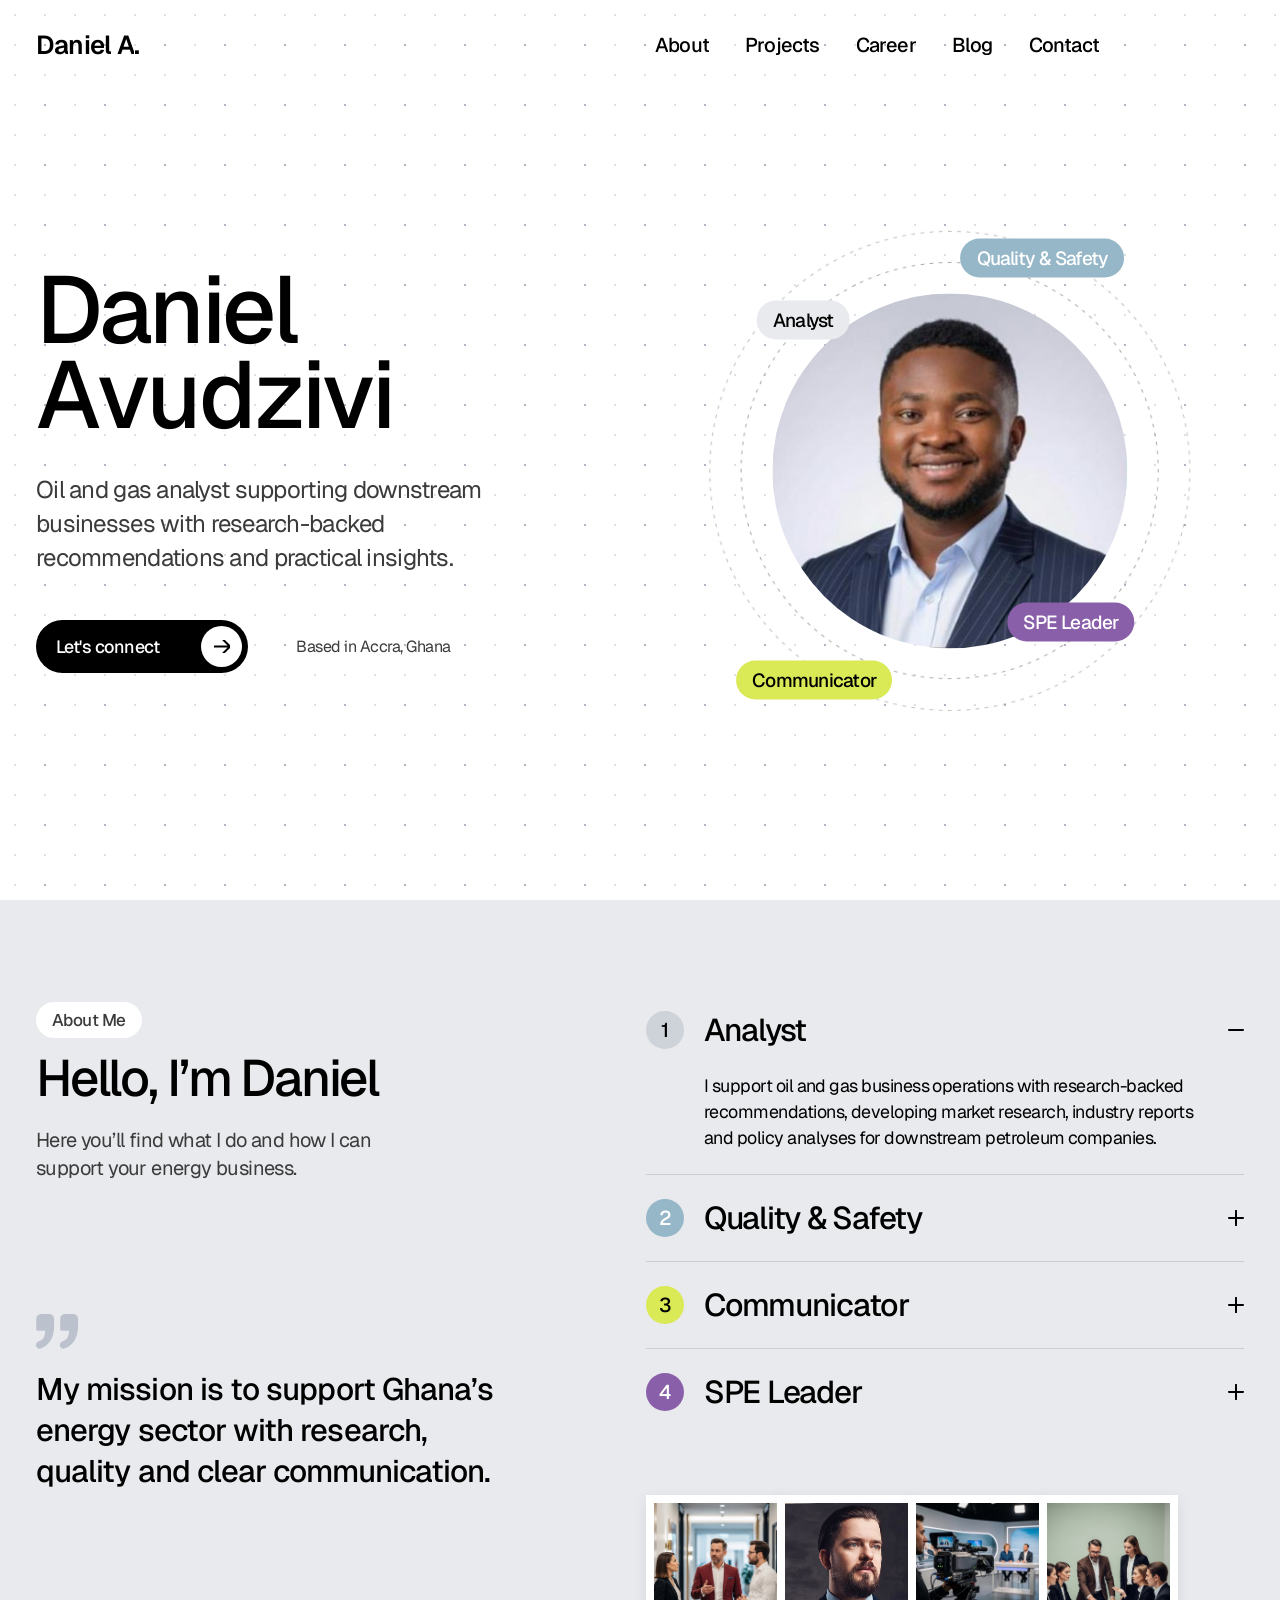
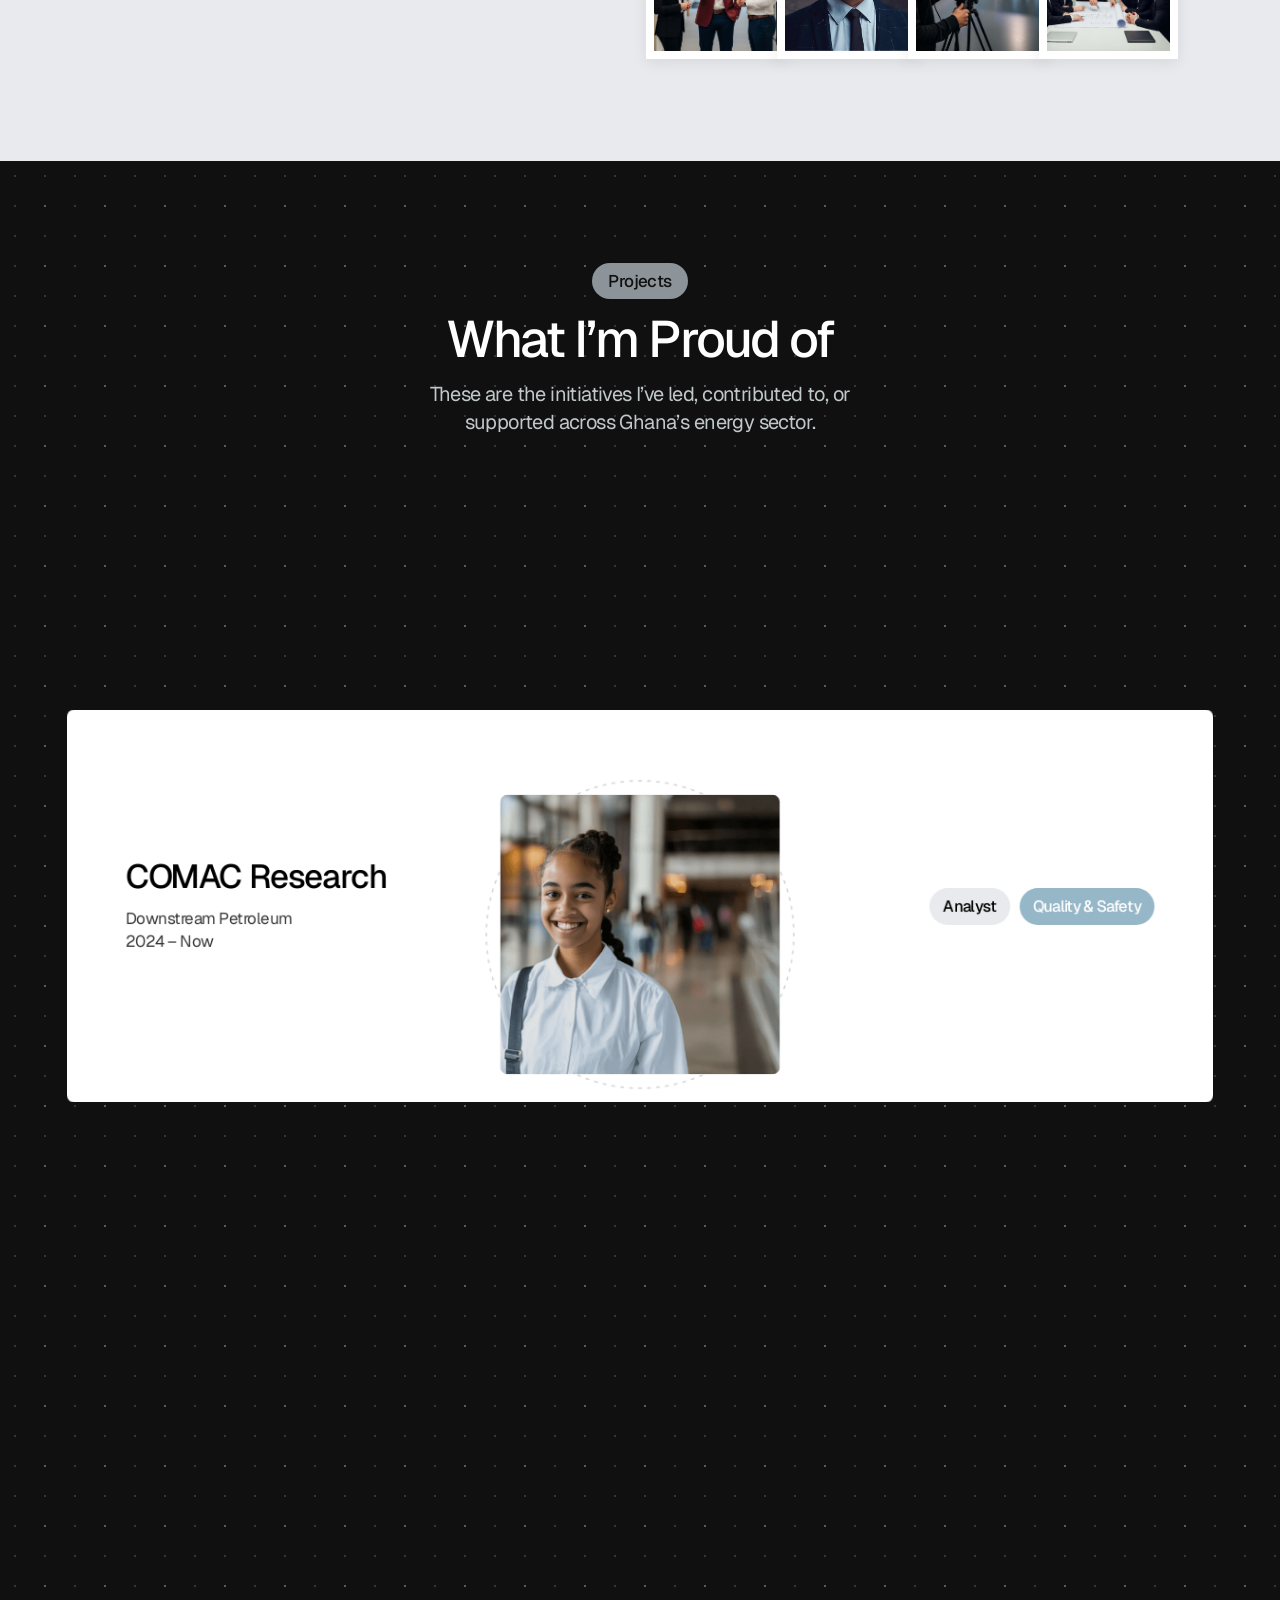
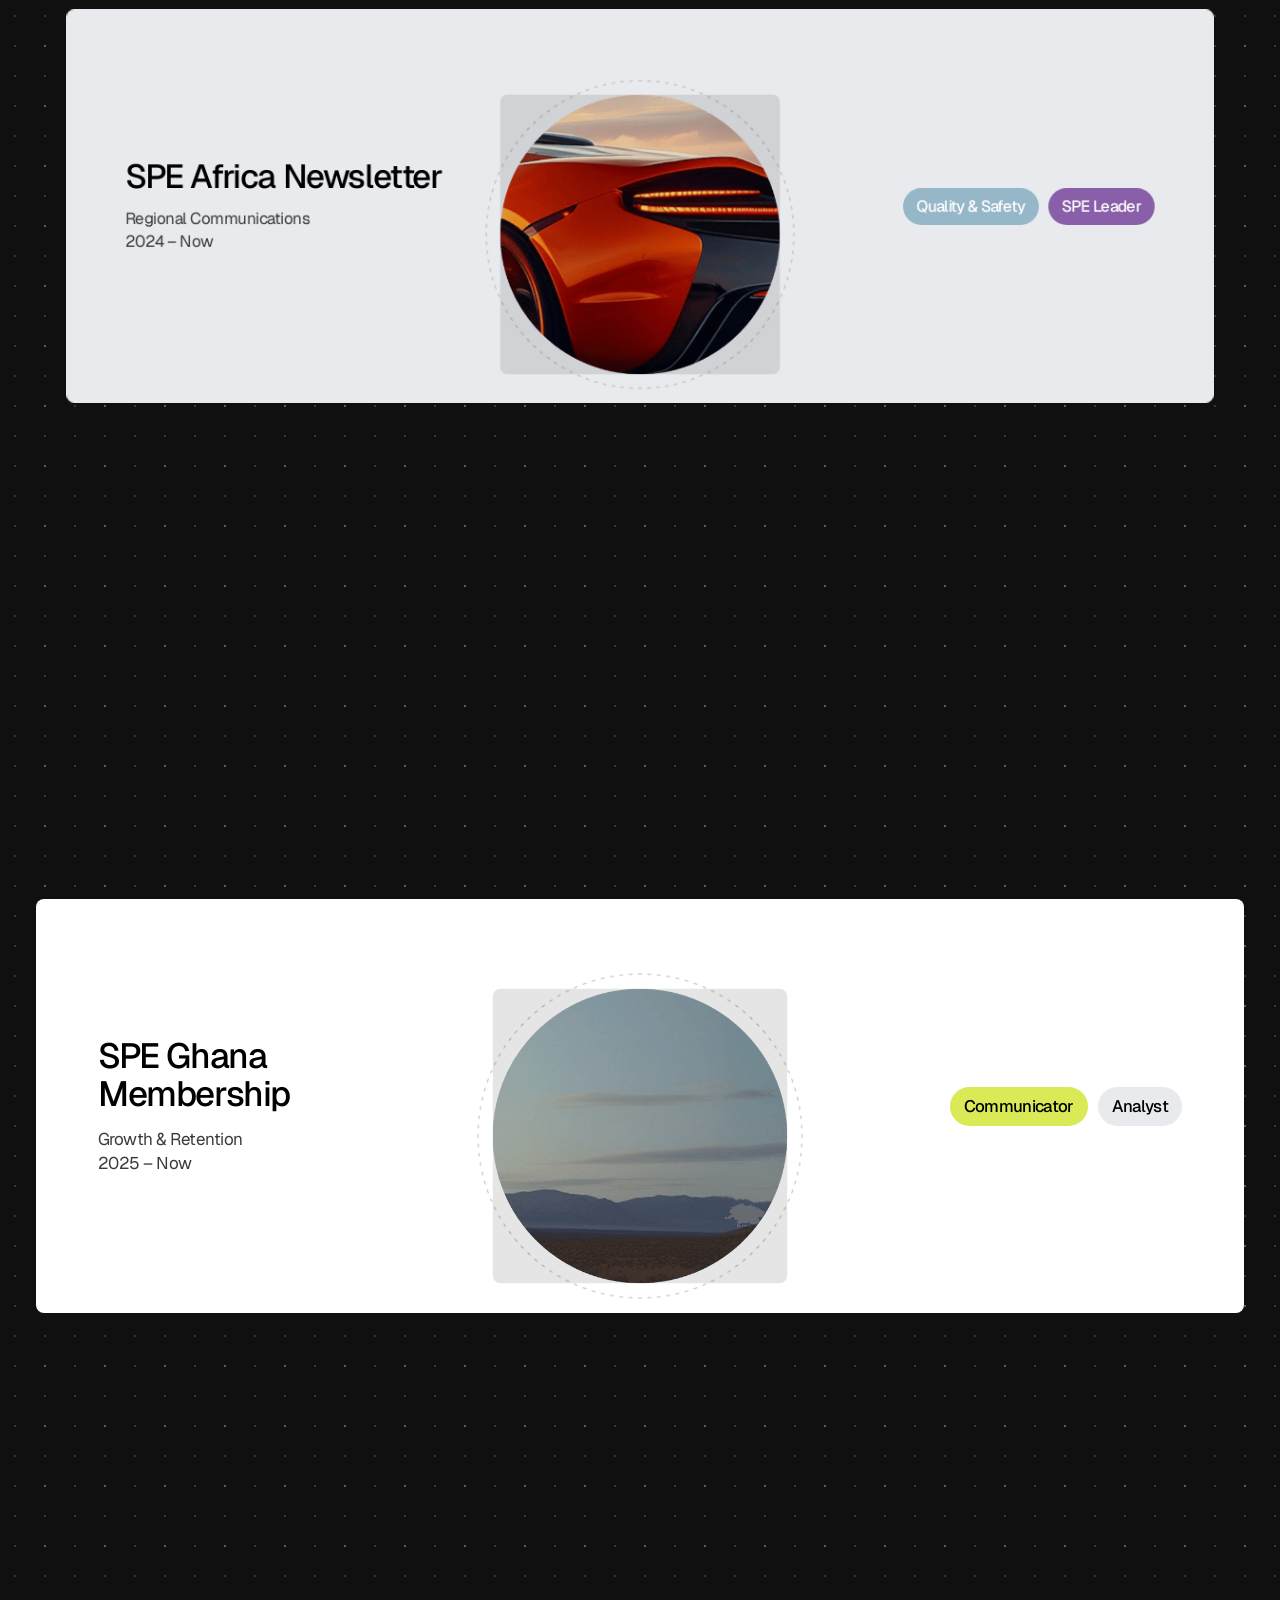
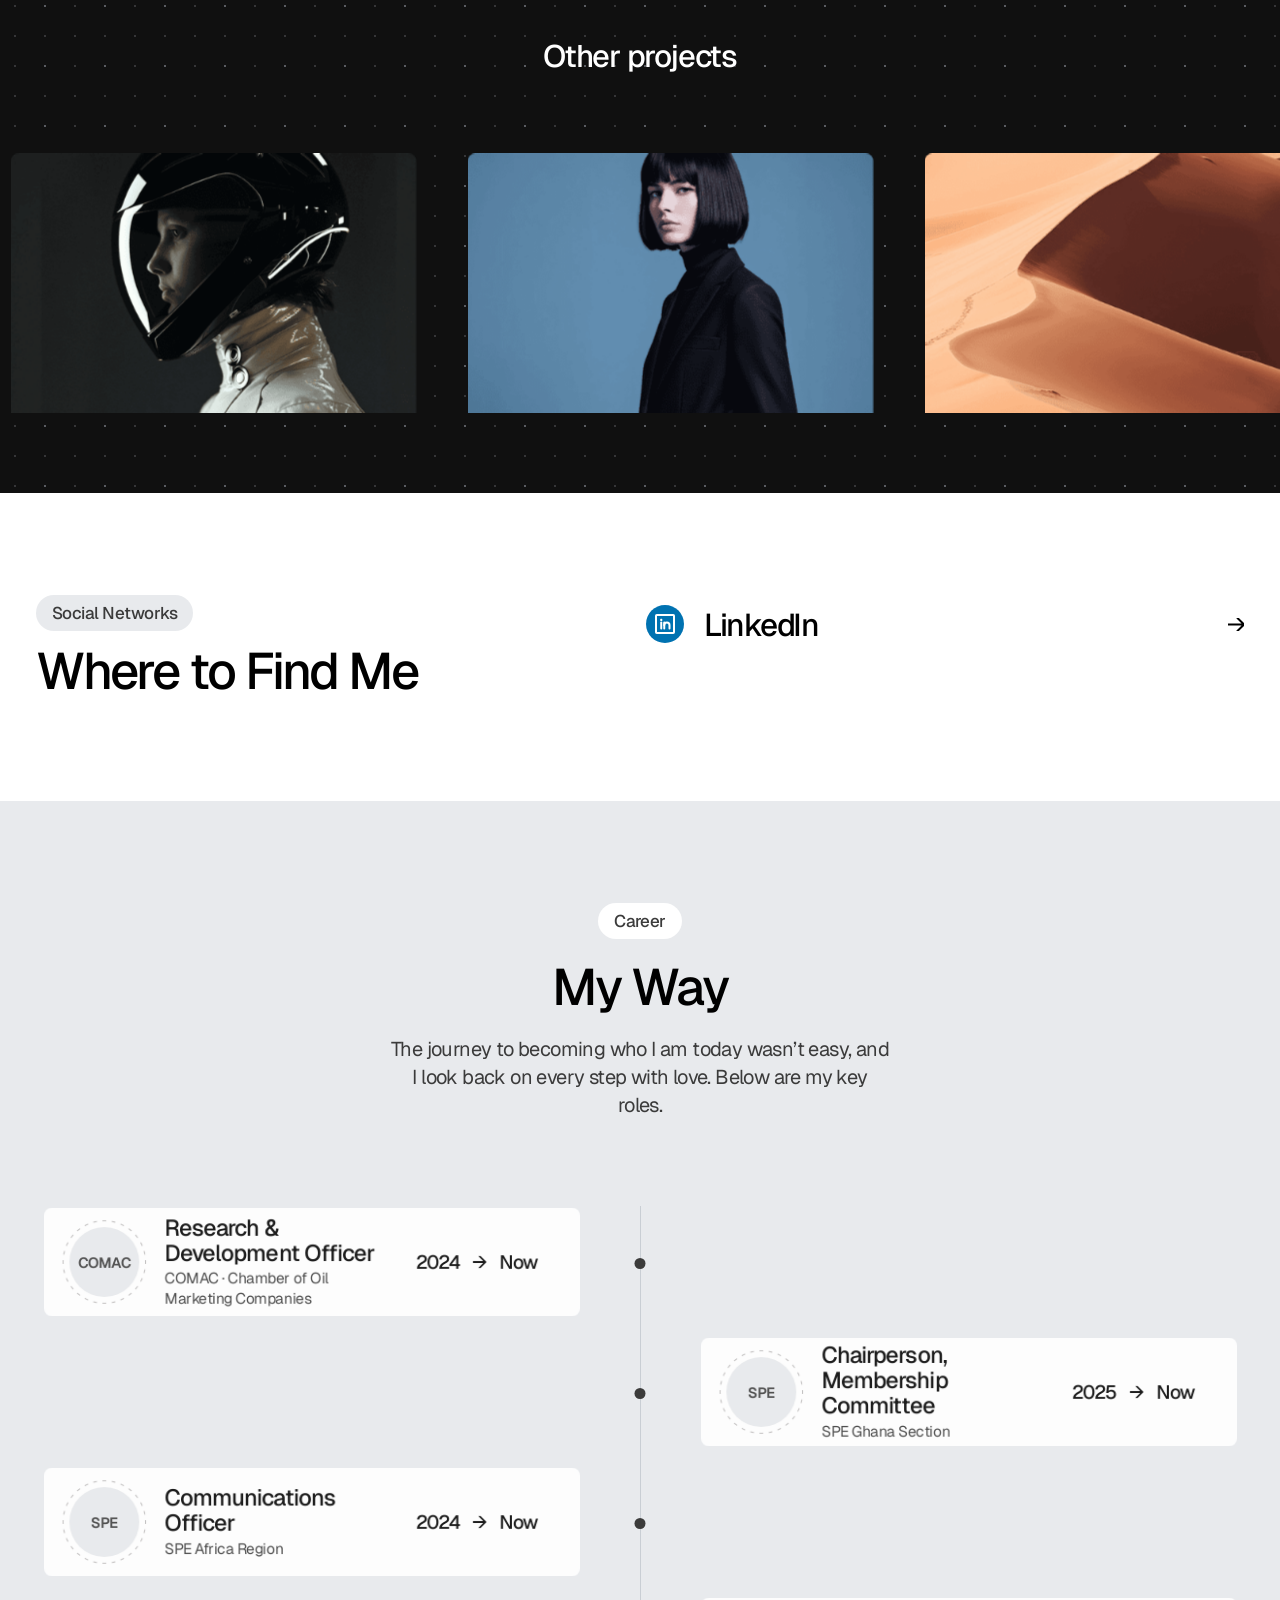
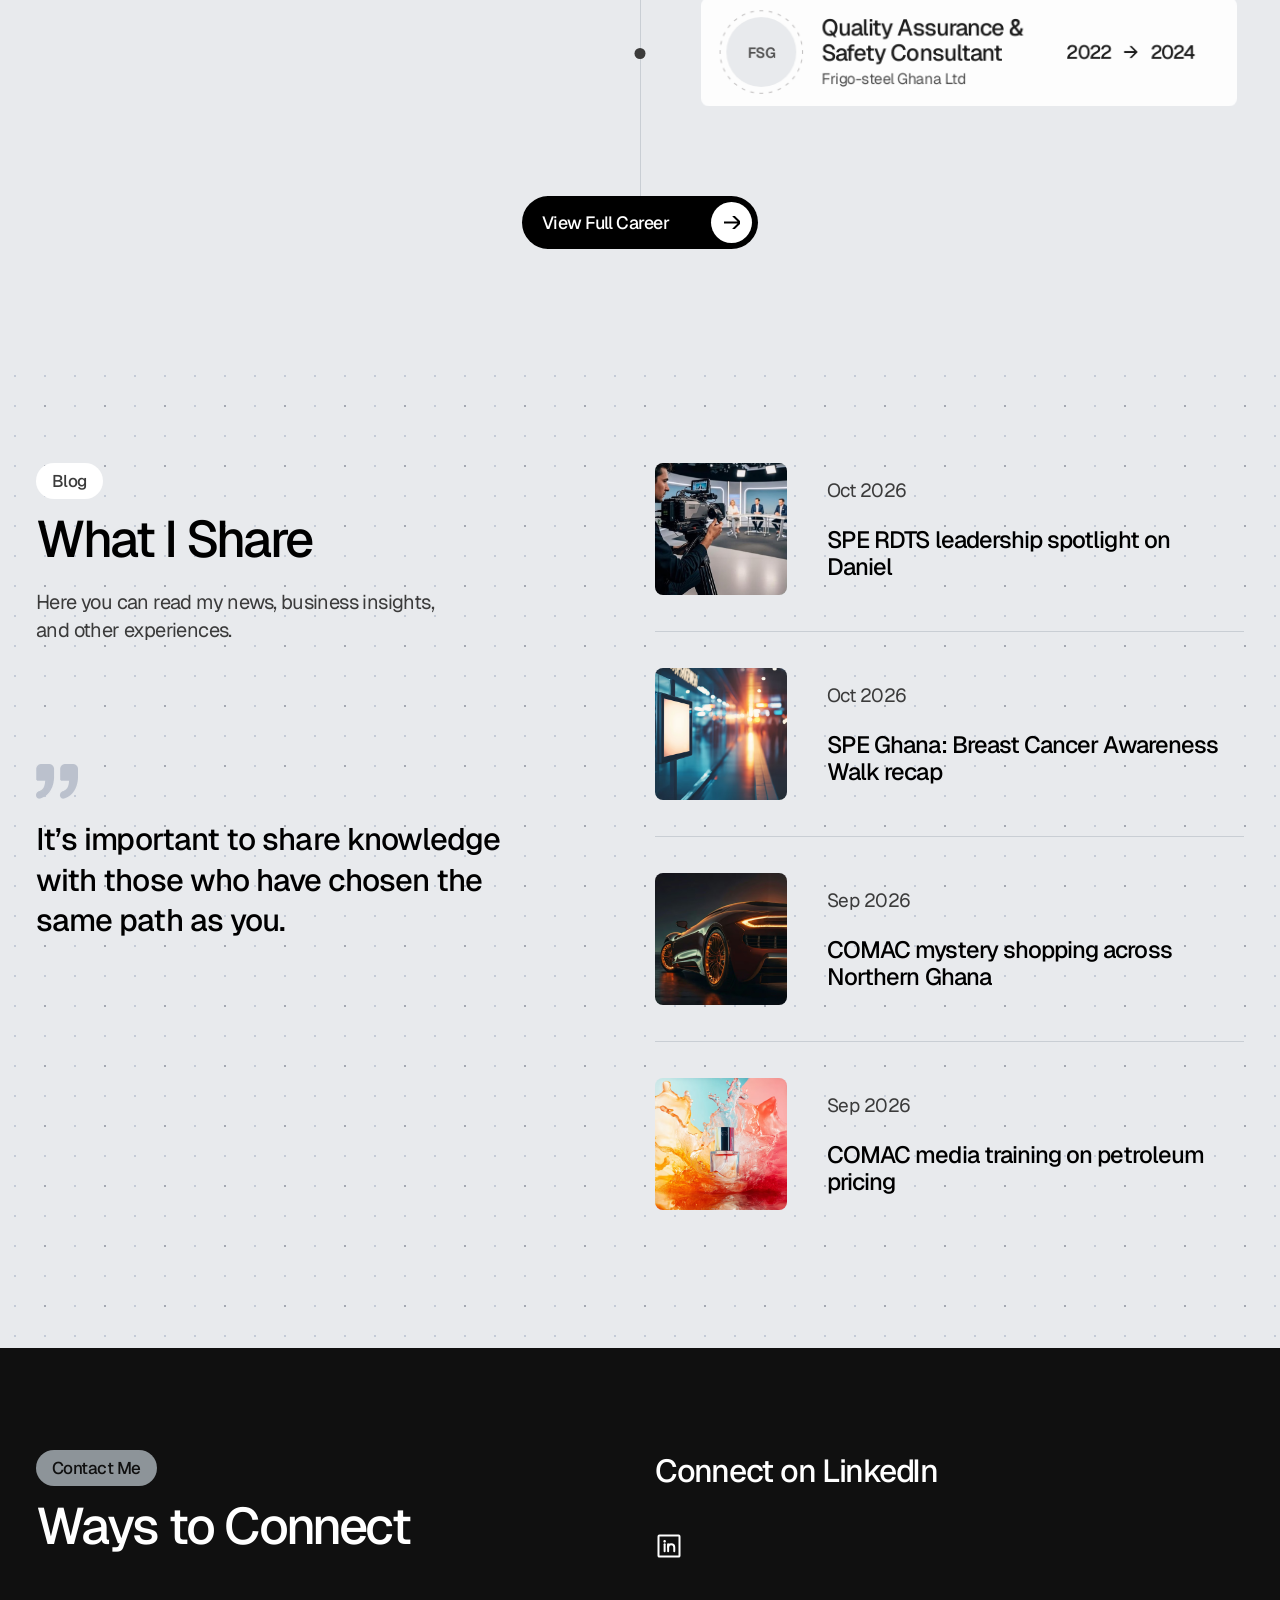
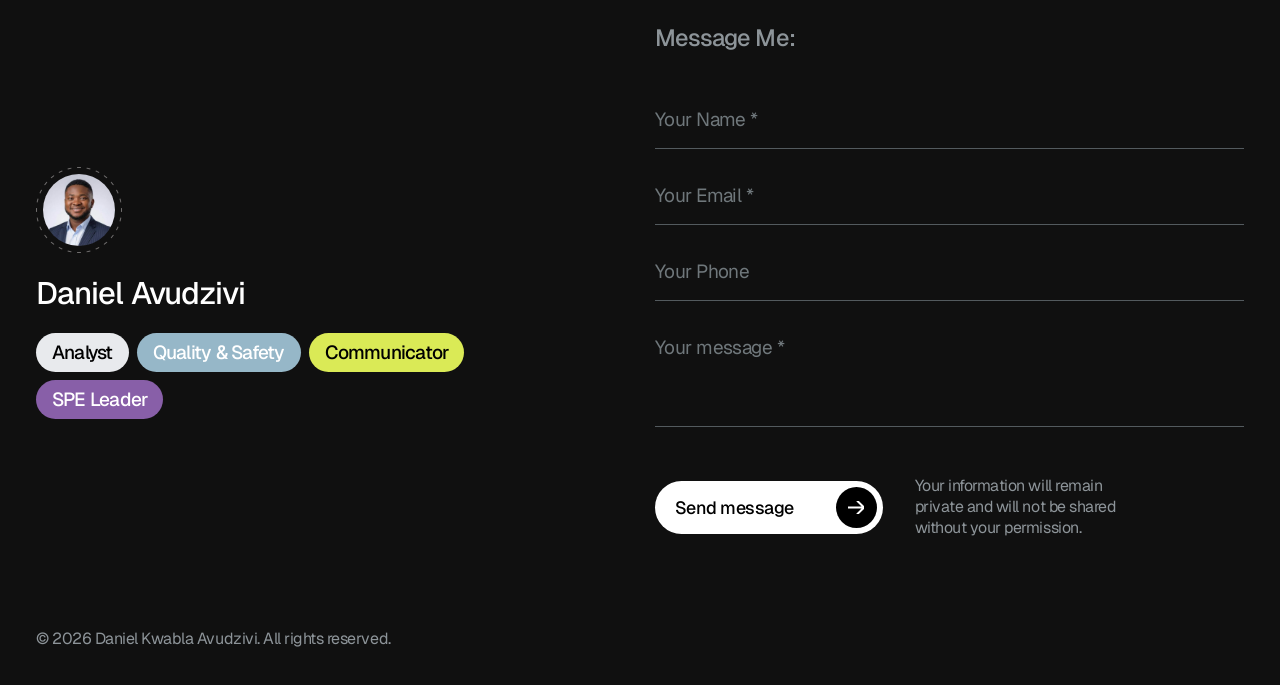
==== commit c6ca48ed: "Improve mobile layout: hamburger menu, readable career cards - Header: hamburger button with full-sc" ====
--- a/index.html
+++ b/index.html
@@ -9,7 +9,7 @@
   <link rel="preconnect" href="https://fonts.gstatic.com" crossorigin>
   <link href="https://fonts.googleapis.com/css2?family=Geist:wght@400;500;600&display=swap" rel="stylesheet">
   <script>document.documentElement.classList.add("js")</script>
-  <link rel="stylesheet" href="styles.css">
+  <link rel="stylesheet" href="styles.css?v=20261101c">
 </head>
 <body>
 
@@ -18,7 +18,8 @@
 <header class="header">
   <div class="header__inner">
     <a class="logo" href="#top" data-roll>Daniel A.</a>
-    <nav class="nav" aria-label="Primary">
+    <button class="menu-btn" aria-label="Open menu" aria-expanded="false" aria-controls="site-nav"><span></span><span></span></button>
+    <nav class="nav" id="site-nav" aria-label="Primary">
       <a href="#about" data-roll>About</a>
       <a href="#projects" data-roll>Projects</a>
       <a href="#career" data-roll>Career</a>
@@ -278,6 +279,6 @@
   </div>
 </footer>
 
-<script src="script.js"></script>
+<script src="script.js?v=20261101c"></script>
 </body>
 </html>
--- a/styles.css
+++ b/styles.css
@@ -250,6 +250,7 @@
 .footer__bottom { margin-top: 90px; font-size: 16px; color: var(--muted); letter-spacing: -0.03em; }
 
 /* ---------- responsive ---------- */
+.menu-btn { display: none; }
 @media (max-width: 1100px) {
   :root { --gutter: 24px; }
   .nav { margin-right: 0; gap: 24px; font-size: 18px; }
@@ -259,34 +260,56 @@
 
 @media (max-width: 800px) {
   :root { --gutter: 16px; }
-  .header { padding: 16px 0; background: rgba(255,255,255,.9); backdrop-filter: blur(8px); }
-  .logo { font-size: 22px; }
-  .nav { gap: 14px; font-size: 15px; }
-  .hero { padding-top: 110px; }
+  .header { padding: 14px 0; }
+  .header::before { content: ""; position: absolute; inset: 0; background: rgba(255,255,255,.92); backdrop-filter: blur(8px); z-index: -1; transition: background .3s; }
+  .logo { font-size: 22px; position: relative; z-index: 2; }
+  .menu-btn { display: block; position: relative; z-index: 2; width: 44px; height: 32px; margin-right: -8px; pointer-events: auto; }
+  .menu-btn span { position: absolute; left: 8px; right: 8px; height: 2px; background: #000; transition: transform .3s, top .3s; }
+  .menu-btn span:first-child { top: 11px; }
+  .menu-btn span:last-child { top: 19px; }
+  .menu-open .menu-btn span:first-child { top: 15px; transform: rotate(45deg); }
+  .menu-open .menu-btn span:last-child { top: 15px; transform: rotate(-45deg); }
+  .nav { position: fixed; inset: 0; z-index: 1; margin: 0; padding: 110px var(--gutter) 40px; flex-direction: column; gap: 6px; background: #fff; font-size: 40px; letter-spacing: -0.04em; opacity: 0; visibility: hidden; transform: translateY(-12px); transition: opacity .3s, transform .3s, visibility .3s; }
+  .nav a { padding: 10px 0; border-bottom: 1px solid var(--grey); }
+  .menu-open .nav { opacity: 1; visibility: visible; transform: none; }
+  .menu-open { overflow: hidden; }
+  .hero { padding: 100px 0 50px; }
   .hero__grid, .about__grid, .findme__grid, .blog__grid, .footer__grid { grid-template-columns: 1fr; }
   .hero__lead { font-size: 20px; }
-  .hero__actions { gap: 24px; }
+  .hero__actions { gap: 20px; }
   .hero__visual { margin: 20px auto 0; }
   .hero__chip { font-size: 15px; padding: 6px 12px; }
+  .about, .findme, .career, .blog { padding-top: 64px; padding-bottom: 64px; }
   .mission { margin-top: 40px; }
   .mission blockquote { font-size: 24px; }
   .acc__title, .social-list__name { font-size: 24px; }
   .acc__body > p { margin-left: 0; }
   .polaroids { flex-wrap: wrap; justify-content: center; }
+  .projects { padding-top: 64px; }
+  .project { min-height: 0; }
   .project__media, .project__photo { width: 240px; height: 240px; }
   .project__ring { width: 264px; left: -12px; top: -12px; }
+  .project__info h3 { font-size: 30px; }
   .tile { width: 280px; height: 200px; }
-  .timeline { margin-top: 50px; }
-  .tl::before, .tl::after { left: 14px; }
-  .tl { height: auto; margin-bottom: 20px; padding-left: 36px; }
-  .tl__card, .tl--left .tl__card, .tl--right .tl__card { position: static; width: 100%; height: auto; padding: 18px; flex-wrap: wrap; gap: 6px 16px; }
-  .tl::after { top: 24px; }
-  .tcard { width: 300px; }
+  /* career: one column, line on the left, card = logo | text, date underneath */
+  .timeline { margin-top: 40px; }
+  .tl { position: relative; height: auto; margin-bottom: 14px; padding-left: 34px; background: none; }
+  .tl::before { left: 10px; top: 0; height: calc(100% + 14px); }
+  .tl::after { left: 10px; top: 36px; }
+  .tl__card, .tl--left .tl__card, .tl--right .tl__card { position: relative; left: auto; right: auto; width: 100%; height: auto; padding: 18px 18px 18px 16px; display: grid; grid-template-columns: 72px minmax(0, 1fr); column-gap: 16px; row-gap: 4px; align-items: center; }
+  .tl__logo { grid-row: 1 / span 2; }
+  .tl__text h4 { font-size: 20px; }
+  .tl__text p { font-size: 14px; }
+  .tl__date { grid-column: 2; font-size: 16px; }
+  .career__cta { padding-top: 8px; }
+  .career__line { height: 40px; }
   .posts a { grid-template-columns: 90px 1fr; gap: 20px; }
   .posts img { width: 90px; height: 90px; }
   .posts b { font-size: 19px; }
   .posts time { margin-bottom: 10px; font-size: 16px; }
+  .posts li { padding: 24px 0; }
   .mission--blog { margin-top: 40px; }
+  .footer { padding-top: 64px; }
   .footer__me { margin-top: 40px; }
   .form__actions { flex-direction: column; align-items: flex-start; gap: 16px; }
   .footer__mail { font-size: 24px; }
@@ -322,7 +345,3 @@
 [data-zoom] { transform: scale(1.1); transition: transform var(--dur, 1.7s) var(--ease, ease-out); }
 [data-zoom].is-in { transform: none; }
 
-@media (max-width: 800px) {
-  .tl { position: relative; height: auto; background: none; }
-  .tl::before { height: 100%; }
-}
